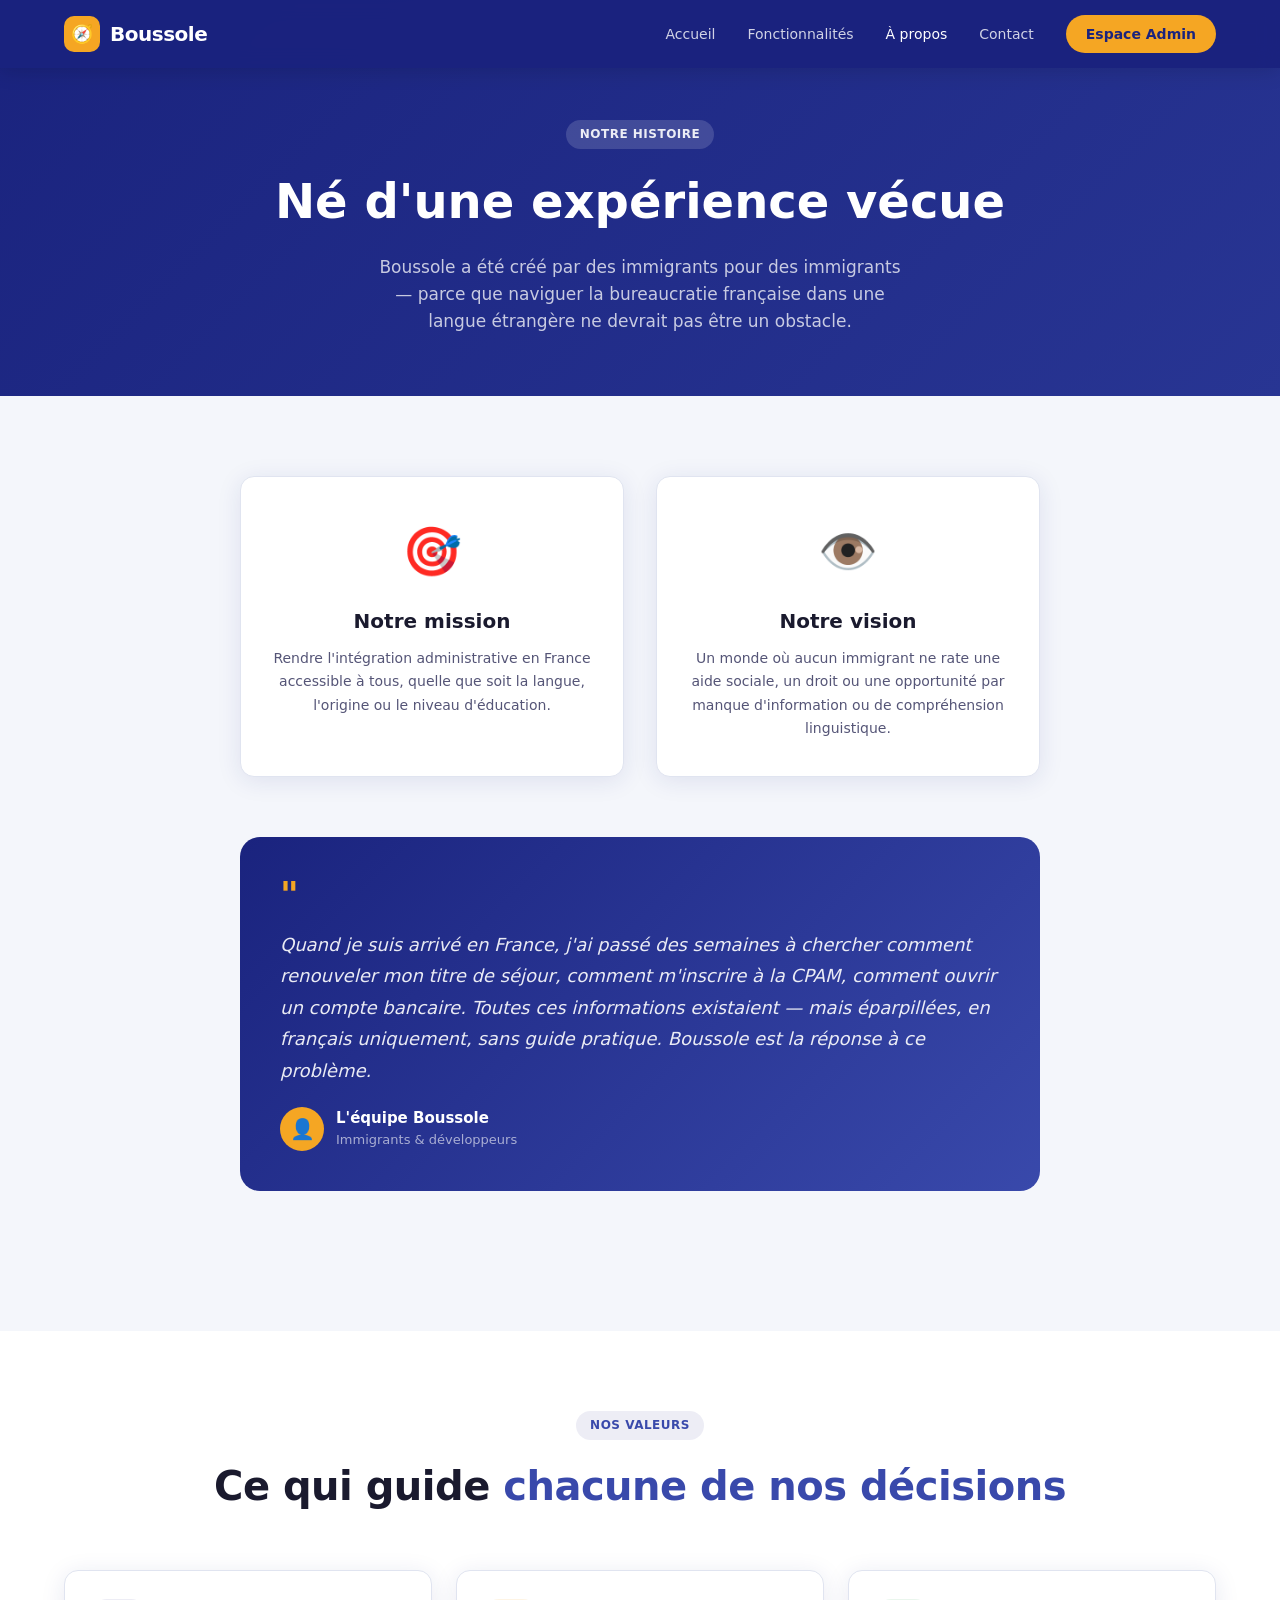
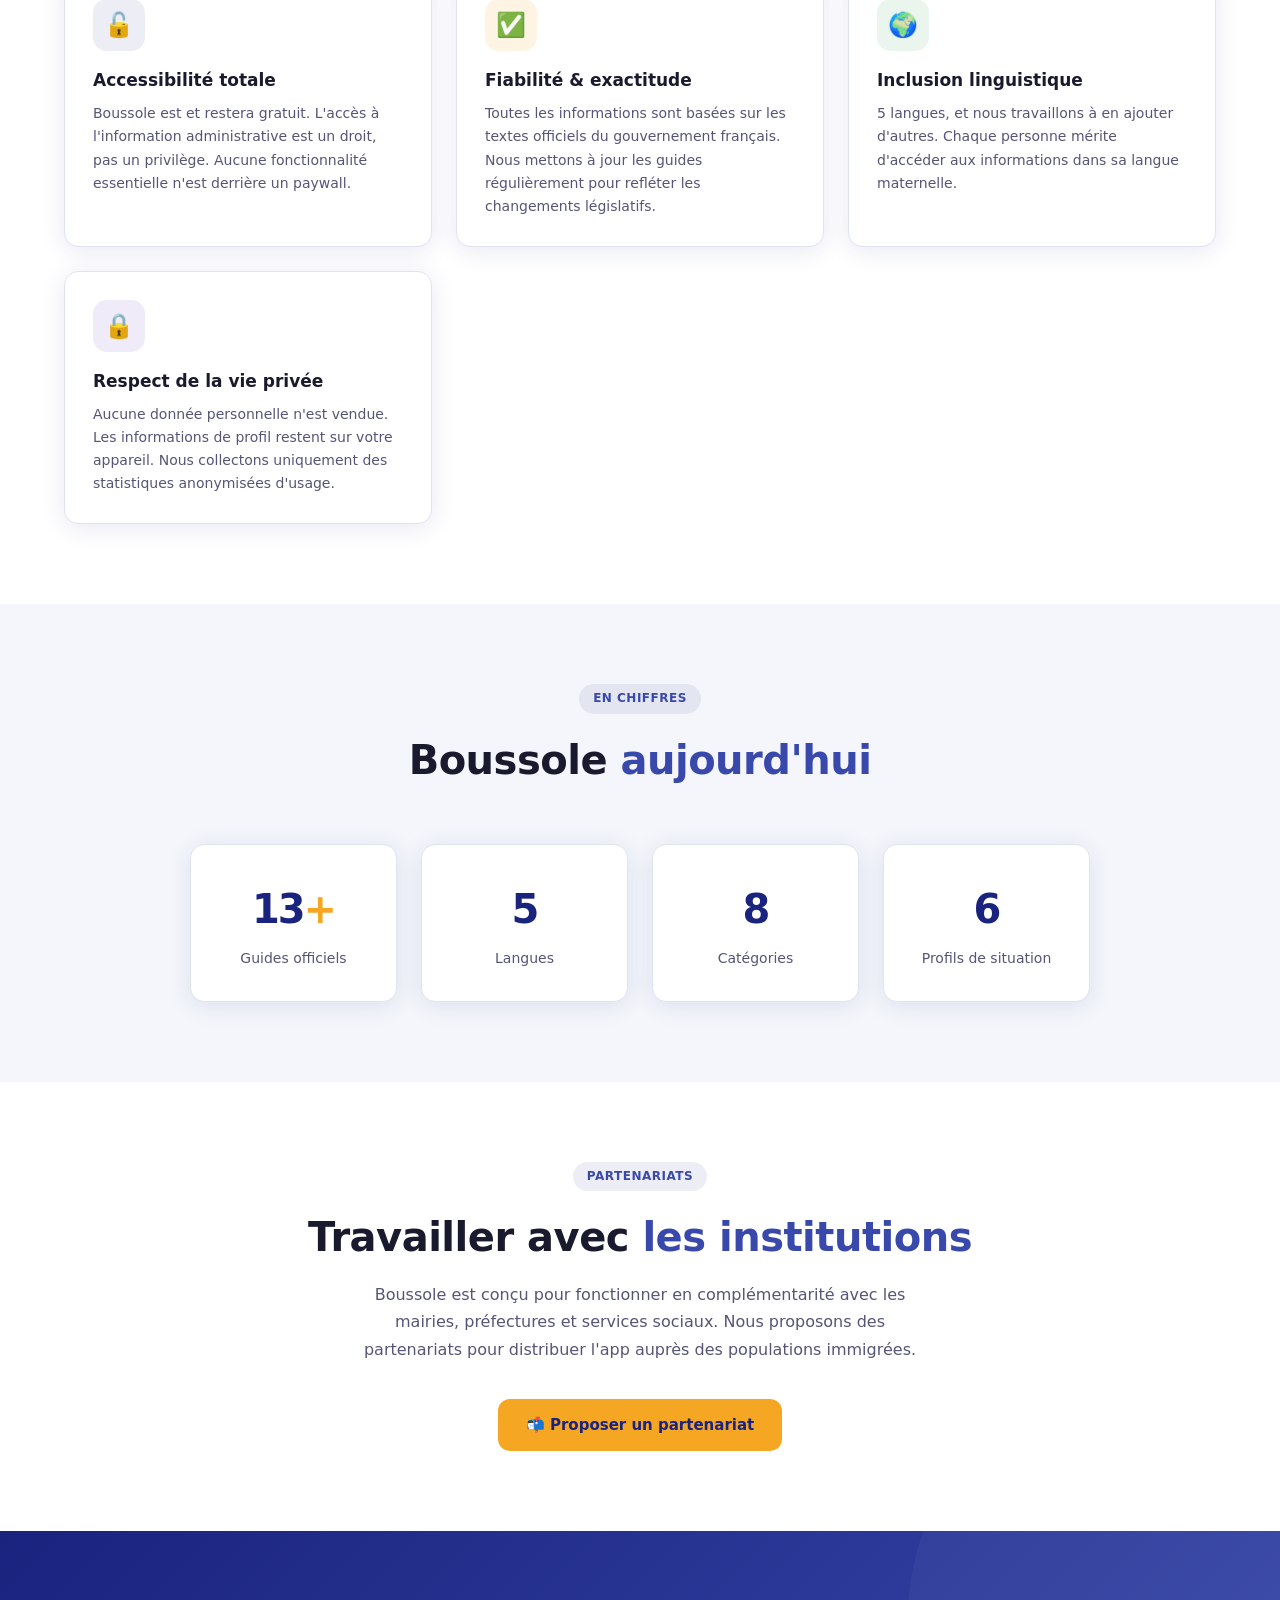
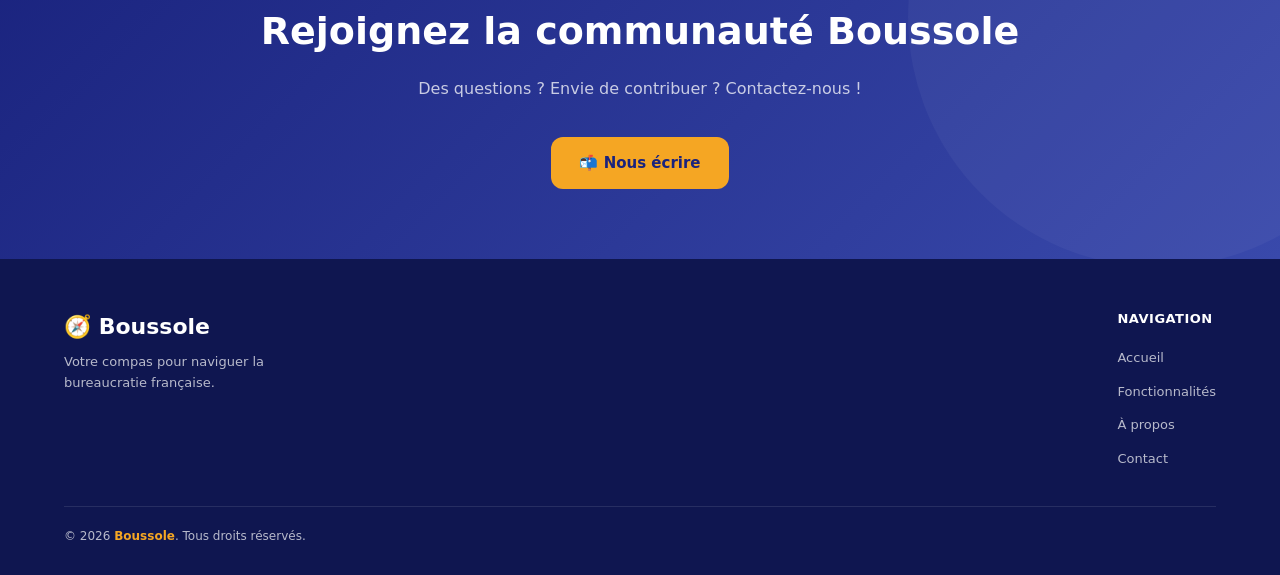
==== a-propos.html @ 79f09056 "Initial commit of boussole website" ====
<!DOCTYPE html>
<html lang="fr">
<head>
  <meta charset="UTF-8" />
  <meta name="viewport" content="width=device-width, initial-scale=1.0" />
  <title>À propos — Boussole</title>
  <link rel="stylesheet" href="css/style.css" />
  <link rel="icon" href="data:image/svg+xml,<svg xmlns='http://www.w3.org/2000/svg' viewBox='0 0 100 100'><text y='.9em' font-size='90'>🧭</text></svg>" />
</head>
<body>

<nav class="navbar">
  <a href="index.html" class="navbar-logo">
    <div class="logo-icon">🧭</div>
    <span>Boussole</span>
  </a>
  <div class="navbar-links" id="navLinks">
    <a href="index.html">Accueil</a>
    <a href="fonctionnalites.html">Fonctionnalités</a>
    <a href="a-propos.html" class="active">À propos</a>
    <a href="contact.html">Contact</a>
    <a href="admin/index.html" class="navbar-cta">Espace Admin</a>
  </div>
  <div class="hamburger" onclick="toggleMenu()"><span></span><span></span><span></span></div>
</nav>

<div class="page-hero">
  <span class="section-tag" style="background:rgba(255,255,255,0.15);color:rgba(255,255,255,0.9)">Notre histoire</span>
  <h1>Né d'une expérience vécue</h1>
  <p>Boussole a été créé par des immigrants pour des immigrants — parce que naviguer la bureaucratie française dans une langue étrangère ne devrait pas être un obstacle.</p>
</div>

<!-- MISSION -->
<section class="section">
  <div style="max-width:800px;margin:0 auto;">
    <div style="display:grid;grid-template-columns:1fr 1fr;gap:32px;margin-bottom:60px;flex-wrap:wrap;">
      <div class="card" style="text-align:center;padding:36px 28px;">
        <div style="font-size:48px;margin-bottom:16px;">🎯</div>
        <h3 style="font-size:20px;margin-bottom:10px;">Notre mission</h3>
        <p>Rendre l'intégration administrative en France accessible à tous, quelle que soit la langue, l'origine ou le niveau d'éducation.</p>
      </div>
      <div class="card" style="text-align:center;padding:36px 28px;">
        <div style="font-size:48px;margin-bottom:16px;">👁️</div>
        <h3 style="font-size:20px;margin-bottom:10px;">Notre vision</h3>
        <p>Un monde où aucun immigrant ne rate une aide sociale, un droit ou une opportunité par manque d'information ou de compréhension linguistique.</p>
      </div>
    </div>

    <div style="background:linear-gradient(135deg,var(--primary),var(--primary-light));border-radius:20px;padding:40px;color:white;margin-bottom:60px;">
      <div style="font-size:36px;color:var(--accent);font-weight:900;line-height:1;margin-bottom:16px;">"</div>
      <p style="font-size:18px;line-height:1.75;color:rgba(255,255,255,0.9);font-style:italic;margin-bottom:20px;">
        Quand je suis arrivé en France, j'ai passé des semaines à chercher comment renouveler mon titre de séjour, comment m'inscrire à la CPAM, comment ouvrir un compte bancaire. Toutes ces informations existaient — mais éparpillées, en français uniquement, sans guide pratique. Boussole est la réponse à ce problème.
      </p>
      <div style="display:flex;align-items:center;gap:12px;">
        <div style="width:44px;height:44px;border-radius:50%;background:var(--accent);display:flex;align-items:center;justify-content:center;font-size:20px;">👤</div>
        <div>
          <div style="color:white;font-weight:700;font-size:15px;">L'équipe Boussole</div>
          <div style="color:rgba(255,255,255,0.6);font-size:13px;">Immigrants & développeurs</div>
        </div>
      </div>
    </div>
  </div>
</section>

<!-- VALUES -->
<section class="section section-alt">
  <div class="section-header center">
    <span class="section-tag">Nos valeurs</span>
    <h2 class="section-title">Ce qui guide <span>chacune de nos décisions</span></h2>
  </div>
  <div class="cards-grid">
    <div class="card">
      <div class="card-icon blue">🔓</div>
      <h3>Accessibilité totale</h3>
      <p>Boussole est et restera gratuit. L'accès à l'information administrative est un droit, pas un privilège. Aucune fonctionnalité essentielle n'est derrière un paywall.</p>
    </div>
    <div class="card">
      <div class="card-icon orange">✅</div>
      <h3>Fiabilité & exactitude</h3>
      <p>Toutes les informations sont basées sur les textes officiels du gouvernement français. Nous mettons à jour les guides régulièrement pour refléter les changements législatifs.</p>
    </div>
    <div class="card">
      <div class="card-icon green">🌍</div>
      <h3>Inclusion linguistique</h3>
      <p>5 langues, et nous travaillons à en ajouter d'autres. Chaque personne mérite d'accéder aux informations dans sa langue maternelle.</p>
    </div>
    <div class="card">
      <div class="card-icon purple">🔒</div>
      <h3>Respect de la vie privée</h3>
      <p>Aucune donnée personnelle n'est vendue. Les informations de profil restent sur votre appareil. Nous collectons uniquement des statistiques anonymisées d'usage.</p>
    </div>
  </div>
</section>

<!-- STATS -->
<section class="section">
  <div class="section-header center">
    <span class="section-tag">En chiffres</span>
    <h2 class="section-title">Boussole <span>aujourd'hui</span></h2>
  </div>
  <div style="display:grid;grid-template-columns:repeat(auto-fit,minmax(180px,1fr));gap:24px;max-width:900px;margin:0 auto;">
    <div style="text-align:center;background:var(--white);border-radius:var(--radius);padding:32px 20px;border:1px solid var(--border);box-shadow:var(--shadow);">
      <div style="font-size:40px;font-weight:900;color:var(--primary);letter-spacing:-2px;">13<span style="color:var(--accent)">+</span></div>
      <div style="font-size:14px;color:var(--text-sec);margin-top:6px;">Guides officiels</div>
    </div>
    <div style="text-align:center;background:var(--white);border-radius:var(--radius);padding:32px 20px;border:1px solid var(--border);box-shadow:var(--shadow);">
      <div style="font-size:40px;font-weight:900;color:var(--primary);letter-spacing:-2px;">5</div>
      <div style="font-size:14px;color:var(--text-sec);margin-top:6px;">Langues</div>
    </div>
    <div style="text-align:center;background:var(--white);border-radius:var(--radius);padding:32px 20px;border:1px solid var(--border);box-shadow:var(--shadow);">
      <div style="font-size:40px;font-weight:900;color:var(--primary);letter-spacing:-2px;">8</div>
      <div style="font-size:14px;color:var(--text-sec);margin-top:6px;">Catégories</div>
    </div>
    <div style="text-align:center;background:var(--white);border-radius:var(--radius);padding:32px 20px;border:1px solid var(--border);box-shadow:var(--shadow);">
      <div style="font-size:40px;font-weight:900;color:var(--primary);letter-spacing:-2px;">6</div>
      <div style="font-size:14px;color:var(--text-sec);margin-top:6px;">Profils de situation</div>
    </div>
  </div>
</section>

<!-- PARTENARIAT -->
<section class="section section-alt">
  <div style="max-width:700px;margin:0 auto;text-align:center;">
    <span class="section-tag">Partenariats</span>
    <h2 class="section-title" style="text-align:center;">Travailler avec <span>les institutions</span></h2>
    <p class="section-sub" style="margin:0 auto 36px;">Boussole est conçu pour fonctionner en complémentarité avec les mairies, préfectures et services sociaux. Nous proposons des partenariats pour distribuer l'app auprès des populations immigrées.</p>
    <a href="contact.html" class="btn-primary" style="display:inline-flex;">📬 Proposer un partenariat</a>
  </div>
</section>

<div class="cta-banner">
  <h2>Rejoignez la communauté Boussole</h2>
  <p>Des questions ? Envie de contribuer ? Contactez-nous !</p>
  <a href="contact.html" class="btn-primary">📬 Nous écrire</a>
</div>

<footer>
  <div class="footer-top">
    <div class="footer-brand">
      <div class="logo-text">🧭 Boussole</div>
      <p>Votre compas pour naviguer la bureaucratie française.</p>
    </div>
    <div class="footer-links">
      <h4>Navigation</h4>
      <ul>
        <li><a href="index.html">Accueil</a></li>
        <li><a href="fonctionnalites.html">Fonctionnalités</a></li>
        <li><a href="a-propos.html">À propos</a></li>
        <li><a href="contact.html">Contact</a></li>
      </ul>
    </div>
  </div>
  <div class="footer-bottom">
    <p>© 2026 <span class="footer-accent">Boussole</span>. Tous droits réservés.</p>
  </div>
</footer>

<script>function toggleMenu(){document.getElementById('navLinks').classList.toggle('open');}</script>
</body>
</html>
---- css/style.css ----
/* ── Variables ── */
:root {
  --primary:      #1a237e;
  --primary-mid:  #283593;
  --primary-light:#3949ab;
  --accent:       #f5a623;
  --accent-dark:  #e0941a;
  --bg:           #f4f6fb;
  --white:        #ffffff;
  --text:         #1a1a2e;
  --text-sec:     #555577;
  --border:       #e0e4f0;
  --shadow:       0 4px 24px rgba(26,35,126,0.10);
  --radius:       14px;
}

/* ── Reset ── */
*, *::before, *::after { box-sizing: border-box; margin: 0; padding: 0; }
html { scroll-behavior: smooth; }
body { font-family: 'Segoe UI', system-ui, -apple-system, sans-serif; background: var(--bg); color: var(--text); line-height: 1.6; }
a { text-decoration: none; color: inherit; }
img { max-width: 100%; display: block; }

/* ── Navbar ── */
.navbar {
  position: fixed; top: 0; left: 0; right: 0; z-index: 100;
  background: rgba(26,35,126,0.97);
  backdrop-filter: blur(10px);
  display: flex; align-items: center; justify-content: space-between;
  padding: 0 5%; height: 68px;
  box-shadow: 0 2px 20px rgba(0,0,0,0.15);
}
.navbar-logo { display: flex; align-items: center; gap: 10px; }
.navbar-logo .logo-icon {
  width: 36px; height: 36px; border-radius: 10px;
  background: var(--accent);
  display: flex; align-items: center; justify-content: center;
  font-size: 18px;
}
.navbar-logo span { font-size: 20px; font-weight: 800; color: var(--white); letter-spacing: -0.5px; }
.navbar-links { display: flex; align-items: center; gap: 32px; }
.navbar-links a { color: rgba(255,255,255,0.8); font-size: 14px; font-weight: 500; transition: color .2s; }
.navbar-links a:hover, .navbar-links a.active { color: var(--white); }
.navbar-cta {
  background: var(--accent); color: var(--primary) !important;
  padding: 8px 20px; border-radius: 20px; font-weight: 700 !important;
  transition: background .2s, transform .1s !important;
}
.navbar-cta:hover { background: var(--accent-dark) !important; transform: translateY(-1px); }
.hamburger { display: none; flex-direction: column; gap: 5px; cursor: pointer; }
.hamburger span { width: 24px; height: 2px; background: white; border-radius: 2px; transition: .3s; }

/* ── Hero ── */
.hero {
  min-height: 100vh;
  background: linear-gradient(135deg, var(--primary) 0%, var(--primary-mid) 60%, #1565c0 100%);
  display: flex; align-items: center;
  padding: 100px 5% 60px;
  position: relative; overflow: hidden;
}
.hero::before {
  content: '';
  position: absolute; top: -30%; right: -10%;
  width: 600px; height: 600px; border-radius: 50%;
  background: rgba(255,255,255,0.04);
}
.hero::after {
  content: '';
  position: absolute; bottom: -20%; left: -5%;
  width: 400px; height: 400px; border-radius: 50%;
  background: rgba(245,166,35,0.07);
}
.hero-content { flex: 1; max-width: 580px; position: relative; z-index: 1; }
.hero-badge {
  display: inline-flex; align-items: center; gap: 8px;
  background: rgba(245,166,35,0.15); border: 1px solid rgba(245,166,35,0.3);
  color: var(--accent); padding: 6px 14px; border-radius: 20px;
  font-size: 12px; font-weight: 700; letter-spacing: 0.5px; text-transform: uppercase;
  margin-bottom: 24px;
}
.hero h1 {
  font-size: clamp(36px, 5vw, 58px); font-weight: 900;
  color: var(--white); line-height: 1.15; margin-bottom: 20px;
  letter-spacing: -1px;
}
.hero h1 span { color: var(--accent); }
.hero p {
  font-size: 17px; color: rgba(255,255,255,0.75);
  margin-bottom: 36px; max-width: 460px; line-height: 1.7;
}
.hero-btns { display: flex; gap: 14px; flex-wrap: wrap; }
.btn-primary {
  background: var(--accent); color: var(--primary);
  padding: 14px 28px; border-radius: 12px; font-weight: 800; font-size: 15px;
  transition: all .2s; border: none; cursor: pointer; display: inline-flex; align-items: center; gap: 8px;
}
.btn-primary:hover { background: var(--accent-dark); transform: translateY(-2px); box-shadow: 0 8px 24px rgba(245,166,35,0.35); }
.btn-secondary {
  background: rgba(255,255,255,0.1); color: var(--white);
  padding: 14px 28px; border-radius: 12px; font-weight: 600; font-size: 15px;
  border: 1.5px solid rgba(255,255,255,0.25); transition: all .2s; cursor: pointer;
  display: inline-flex; align-items: center; gap: 8px;
}
.btn-secondary:hover { background: rgba(255,255,255,0.18); transform: translateY(-2px); }
.hero-visual { flex: 1; display: flex; justify-content: center; align-items: center; position: relative; z-index: 1; }
.phone-mockup {
  width: 260px; background: #0d1b5e;
  border-radius: 40px; padding: 14px;
  box-shadow: 0 30px 80px rgba(0,0,0,0.4), 0 0 0 2px rgba(255,255,255,0.1);
  animation: float 4s ease-in-out infinite;
}
.phone-screen { background: #f4f6fb; border-radius: 28px; overflow: hidden; }
.phone-header { background: var(--primary); padding: 14px 16px; }
.phone-header-row { display: flex; align-items: center; justify-content: space-between; }
.phone-title { color: white; font-size: 13px; font-weight: 700; }
.phone-sub { color: rgba(255,255,255,0.6); font-size: 10px; }
.phone-body { padding: 12px; display: flex; flex-direction: column; gap: 8px; }
.phone-card {
  background: white; border-radius: 10px; padding: 10px 12px;
  display: flex; align-items: center; gap: 10px;
  border: 1px solid var(--border);
}
.phone-card-icon { width: 36px; height: 36px; border-radius: 9px; display: flex; align-items: center; justify-content: center; font-size: 16px; }
.phone-card-text .t1 { font-size: 11px; font-weight: 700; color: var(--text); }
.phone-card-text .t2 { font-size: 9px; color: var(--text-sec); }
.phone-tabs { display: flex; background: white; border-top: 1px solid var(--border); }
.phone-tab { flex: 1; padding: 8px 4px; text-align: center; font-size: 9px; color: var(--text-sec); }
.phone-tab.active { color: var(--primary-light); font-weight: 700; }
@keyframes float {
  0%, 100% { transform: translateY(0px); }
  50% { transform: translateY(-16px); }
}

/* ── Stats Bar ── */
.stats-bar {
  background: var(--white); border-bottom: 1px solid var(--border);
  padding: 28px 5%;
  display: flex; justify-content: center; gap: 60px; flex-wrap: wrap;
}
.stat { text-align: center; }
.stat-num { font-size: 32px; font-weight: 900; color: var(--primary); letter-spacing: -1px; }
.stat-num span { color: var(--accent); }
.stat-label { font-size: 13px; color: var(--text-sec); font-weight: 500; margin-top: 2px; }

/* ── Section ── */
.section { padding: 80px 5%; }
.section-alt { background: var(--white); }
.section-tag {
  display: inline-block; background: rgba(26,35,126,0.08); color: var(--primary-light);
  padding: 5px 14px; border-radius: 20px; font-size: 12px; font-weight: 700;
  letter-spacing: 0.5px; text-transform: uppercase; margin-bottom: 14px;
}
.section-title { font-size: clamp(26px, 3.5vw, 40px); font-weight: 900; color: var(--text); margin-bottom: 12px; letter-spacing: -0.5px; }
.section-title span { color: var(--primary-light); }
.section-sub { font-size: 16px; color: var(--text-sec); max-width: 560px; line-height: 1.7; }
.section-header { margin-bottom: 52px; }
.section-header.center { text-align: center; }
.section-header.center .section-sub { margin: 0 auto; }

/* ── Cards Grid ── */
.cards-grid { display: grid; grid-template-columns: repeat(auto-fit, minmax(280px, 1fr)); gap: 24px; }
.card {
  background: var(--white); border-radius: var(--radius);
  padding: 28px; border: 1px solid var(--border);
  box-shadow: var(--shadow); transition: transform .2s, box-shadow .2s;
}
.card:hover { transform: translateY(-4px); box-shadow: 0 12px 40px rgba(26,35,126,0.12); }
.card-icon { width: 52px; height: 52px; border-radius: 14px; display: flex; align-items: center; justify-content: center; font-size: 24px; margin-bottom: 16px; }
.card-icon.blue { background: rgba(26,35,126,0.08); }
.card-icon.orange { background: rgba(245,166,35,0.12); }
.card-icon.green { background: rgba(52,168,83,0.1); }
.card-icon.purple { background: rgba(103,58,183,0.1); }
.card h3 { font-size: 17px; font-weight: 800; color: var(--text); margin-bottom: 8px; }
.card p { font-size: 14px; color: var(--text-sec); line-height: 1.65; }

/* ── How it works ── */
.steps { display: flex; gap: 0; flex-wrap: wrap; position: relative; }
.steps::before {
  content: ''; position: absolute; top: 32px; left: calc(16.6% + 20px); right: calc(16.6% + 20px);
  height: 2px; background: linear-gradient(to right, var(--accent), var(--primary-light));
  z-index: 0;
}
.step { flex: 1; min-width: 180px; text-align: center; padding: 0 20px; position: relative; z-index: 1; }
.step-num {
  width: 64px; height: 64px; border-radius: 50%;
  background: linear-gradient(135deg, var(--primary), var(--primary-light));
  color: white; font-size: 22px; font-weight: 900;
  display: flex; align-items: center; justify-content: center;
  margin: 0 auto 18px; box-shadow: 0 6px 20px rgba(26,35,126,0.25);
}
.step h3 { font-size: 16px; font-weight: 800; margin-bottom: 8px; color: var(--text); }
.step p { font-size: 13px; color: var(--text-sec); line-height: 1.6; }

/* ── Languages ── */
.lang-row { display: flex; gap: 12px; flex-wrap: wrap; margin-top: 28px; }
.lang-chip {
  display: flex; align-items: center; gap: 8px;
  background: var(--bg); border: 1.5px solid var(--border);
  padding: 8px 16px; border-radius: 10px;
  font-size: 14px; font-weight: 600; color: var(--text);
}
.lang-chip span { font-size: 20px; }

/* ── CTA Banner ── */
.cta-banner {
  background: linear-gradient(135deg, var(--primary), var(--primary-light));
  padding: 70px 5%; text-align: center;
  position: relative; overflow: hidden;
}
.cta-banner::before {
  content: ''; position: absolute; top: -50%; right: -10%;
  width: 500px; height: 500px; border-radius: 50%;
  background: rgba(255,255,255,0.04);
}
.cta-banner h2 { font-size: clamp(26px, 3vw, 38px); font-weight: 900; color: white; margin-bottom: 14px; }
.cta-banner p { font-size: 16px; color: rgba(255,255,255,0.75); margin-bottom: 36px; max-width: 500px; margin-left: auto; margin-right: auto; }

/* ── Footer ── */
footer {
  background: #0f1650; color: rgba(255,255,255,0.7);
  padding: 50px 5% 28px;
}
.footer-top { display: flex; justify-content: space-between; gap: 40px; flex-wrap: wrap; margin-bottom: 36px; }
.footer-brand .logo-text { font-size: 22px; font-weight: 900; color: white; margin-bottom: 8px; }
.footer-brand p { font-size: 13px; max-width: 240px; line-height: 1.6; }
.footer-links h4 { color: white; font-size: 13px; font-weight: 700; margin-bottom: 14px; letter-spacing: 0.5px; text-transform: uppercase; }
.footer-links ul { list-style: none; display: flex; flex-direction: column; gap: 8px; }
.footer-links li a { font-size: 13px; transition: color .2s; }
.footer-links li a:hover { color: var(--accent); }
.footer-bottom { border-top: 1px solid rgba(255,255,255,0.1); padding-top: 20px; display: flex; justify-content: space-between; align-items: center; flex-wrap: wrap; gap: 12px; }
.footer-bottom p { font-size: 12px; }
.footer-accent { color: var(--accent); font-weight: 700; }

/* ── Page Hero (inner pages) ── */
.page-hero {
  background: linear-gradient(135deg, var(--primary), var(--primary-mid));
  padding: 120px 5% 60px; text-align: center;
}
.page-hero h1 { font-size: clamp(28px, 4vw, 48px); font-weight: 900; color: white; margin-bottom: 14px; }
.page-hero p { font-size: 17px; color: rgba(255,255,255,0.75); max-width: 540px; margin: 0 auto; }

/* ── Feature Row ── */
.feature-row { display: flex; align-items: center; gap: 60px; margin-bottom: 80px; flex-wrap: wrap; }
.feature-row.reverse { flex-direction: row-reverse; }
.feature-text { flex: 1; min-width: 280px; }
.feature-text h2 { font-size: 26px; font-weight: 900; color: var(--text); margin-bottom: 14px; }
.feature-text p { font-size: 15px; color: var(--text-sec); line-height: 1.75; margin-bottom: 20px; }
.feature-list { list-style: none; display: flex; flex-direction: column; gap: 10px; }
.feature-list li { display: flex; align-items: flex-start; gap: 10px; font-size: 14px; color: var(--text-sec); }
.feature-list li::before { content: '✓'; color: var(--accent); font-weight: 900; flex-shrink: 0; margin-top: 1px; }
.feature-visual {
  flex: 1; min-width: 280px; height: 320px;
  background: linear-gradient(135deg, var(--primary) 0%, var(--primary-light) 100%);
  border-radius: 24px; display: flex; align-items: center; justify-content: center;
  font-size: 80px; box-shadow: var(--shadow);
}

/* ── Contact ── */
.contact-grid { display: grid; grid-template-columns: 1fr 1.4fr; gap: 48px; align-items: start; flex-wrap: wrap; }
.contact-info { display: flex; flex-direction: column; gap: 24px; }
.contact-item { display: flex; gap: 16px; align-items: flex-start; }
.contact-icon { width: 44px; height: 44px; border-radius: 12px; background: rgba(26,35,126,0.08); display: flex; align-items: center; justify-content: center; font-size: 20px; flex-shrink: 0; }
.contact-item h4 { font-size: 14px; font-weight: 700; color: var(--text); margin-bottom: 4px; }
.contact-item p { font-size: 13px; color: var(--text-sec); }
.contact-form { background: var(--white); border-radius: var(--radius); padding: 36px; border: 1px solid var(--border); box-shadow: var(--shadow); }
.form-group { margin-bottom: 18px; }
.form-group label { display: block; font-size: 13px; font-weight: 700; color: var(--text); margin-bottom: 7px; }
.form-group input, .form-group textarea, .form-group select {
  width: 100%; padding: 11px 14px; border-radius: 10px;
  border: 1.5px solid var(--border); font-size: 14px; color: var(--text);
  background: var(--bg); transition: border-color .2s; font-family: inherit;
  outline: none;
}
.form-group input:focus, .form-group textarea:focus, .form-group select:focus { border-color: var(--primary-light); }
.form-group textarea { resize: vertical; min-height: 110px; }
.form-row { display: grid; grid-template-columns: 1fr 1fr; gap: 16px; }
.btn-form {
  width: 100%; padding: 13px; background: var(--primary);
  color: white; font-size: 15px; font-weight: 700; border: none;
  border-radius: 10px; cursor: pointer; transition: background .2s, transform .1s;
}
.btn-form:hover { background: var(--primary-light); transform: translateY(-1px); }

/* ── Responsive ── */
@media (max-width: 768px) {
  .navbar-links { display: none; flex-direction: column; position: fixed; top: 68px; left: 0; right: 0; background: var(--primary); padding: 20px 5%; gap: 16px; }
  .navbar-links.open { display: flex; }
  .hamburger { display: flex; }
  .hero { flex-direction: column; text-align: center; padding-top: 100px; }
  .hero-btns { justify-content: center; }
  .hero-visual { margin-top: 40px; }
  .stats-bar { gap: 32px; }
  .steps::before { display: none; }
  .steps { flex-direction: column; gap: 32px; }
  .contact-grid { grid-template-columns: 1fr; }
  .form-row { grid-template-columns: 1fr; }
  .feature-row, .feature-row.reverse { flex-direction: column; }
}
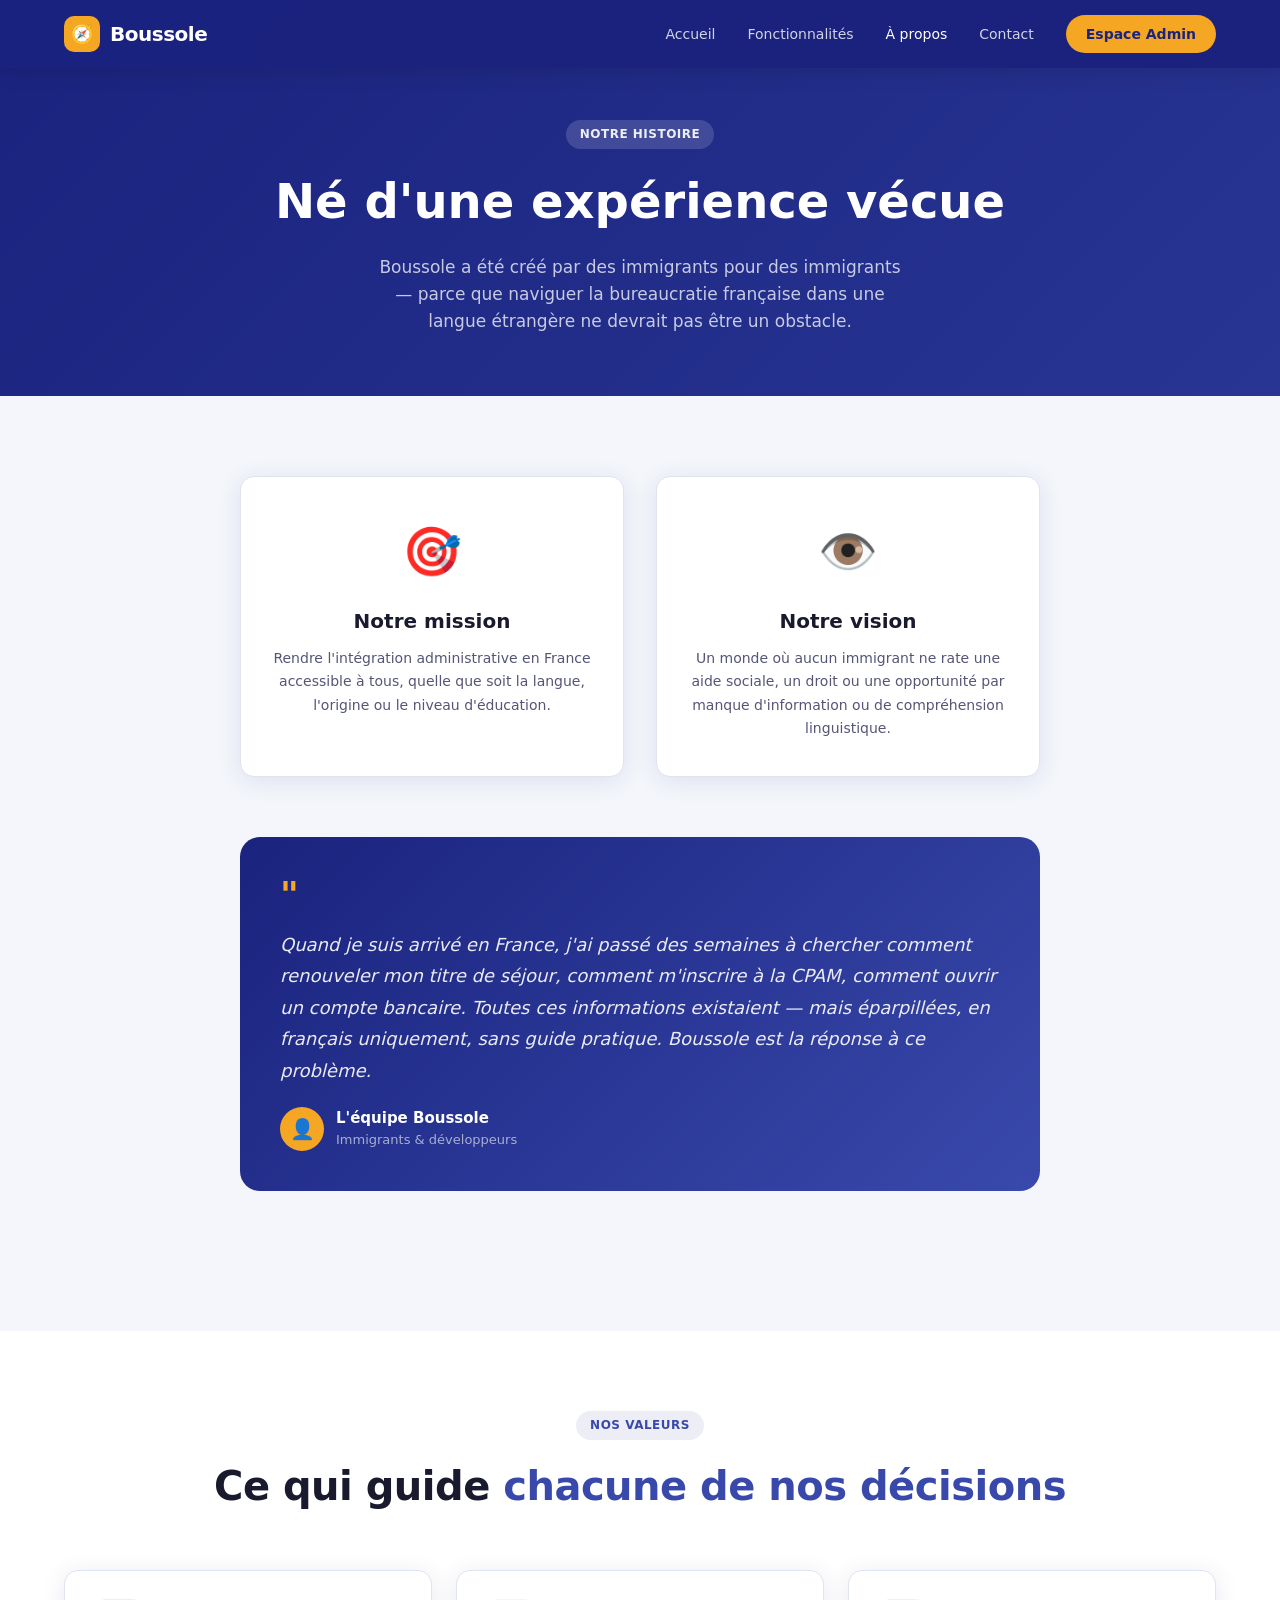
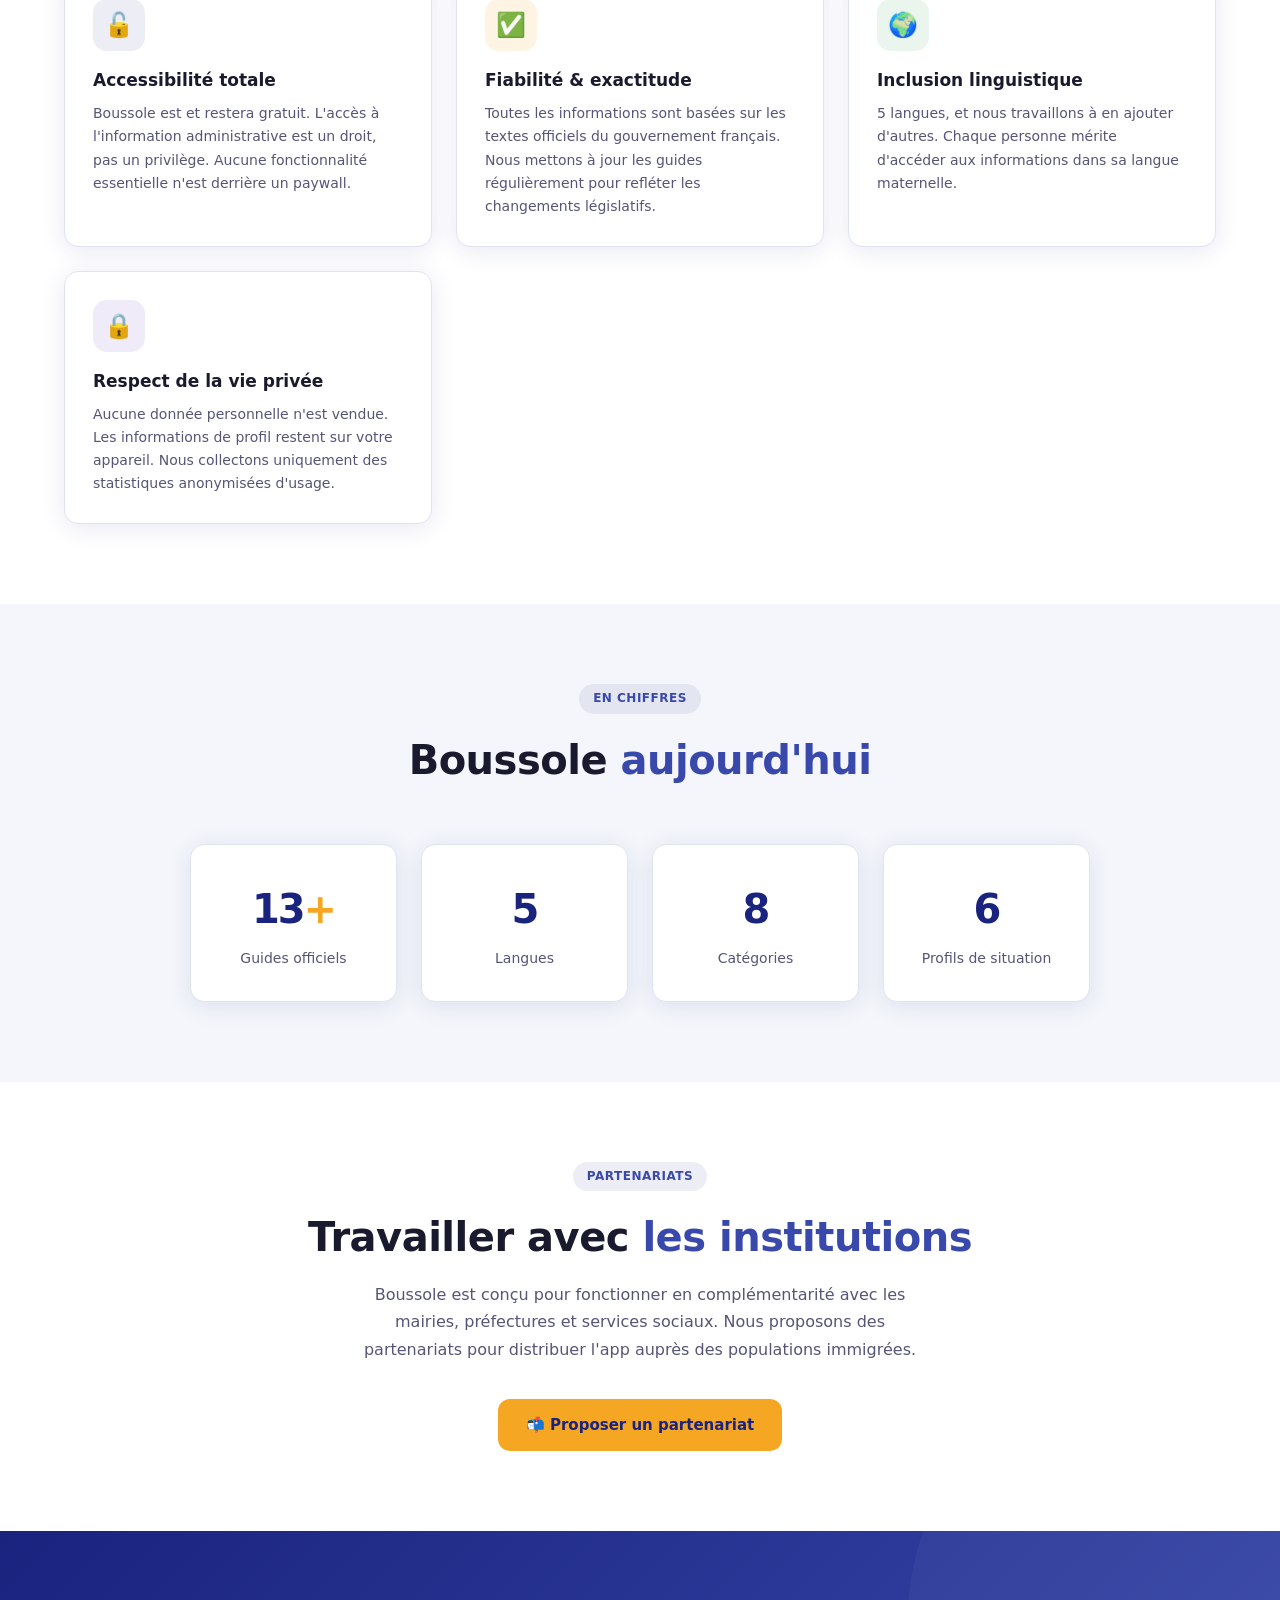
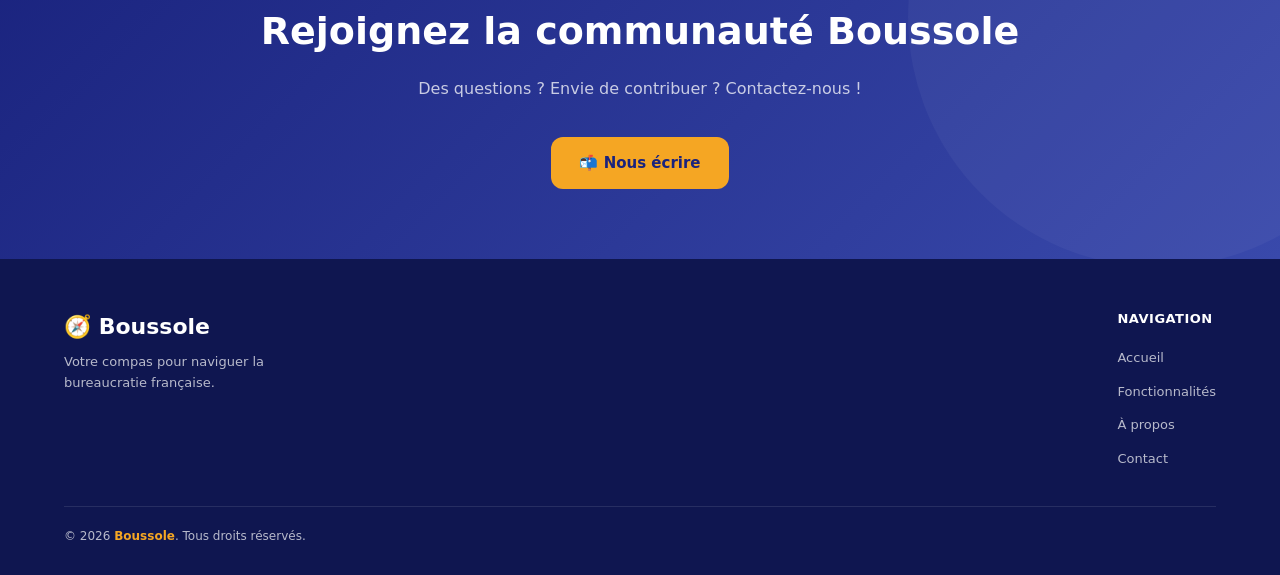
==== commit b65a23fb: "fix: menu hamburger fullscreen mobile + footer responsive - Menu mobile agora cobre toda a tela (100" ====
--- a/a-propos.html
+++ b/a-propos.html
@@ -14,15 +14,15 @@
     <div class="logo-icon">🧭</div>
     <span>Boussole</span>
   </a>
-  <div class="navbar-links" id="navLinks">
-    <a href="index.html">Accueil</a>
-    <a href="fonctionnalites.html">Fonctionnalités</a>
-    <a href="a-propos.html" class="active">À propos</a>
-    <a href="contact.html">Contact</a>
-    <a href="admin/index.html" class="navbar-cta">Espace Admin</a>
-  </div>
-  <div class="hamburger" onclick="toggleMenu()"><span></span><span></span><span></span></div>
+  <div class="hamburger" id="hamburger" onclick="toggleMenu()"><span></span><span></span><span></span></div>
 </nav>
+<div class="navbar-links" id="navLinks">
+  <a href="index.html">Accueil</a>
+  <a href="fonctionnalites.html">Fonctionnalités</a>
+  <a href="a-propos.html" class="active">À propos</a>
+  <a href="contact.html">Contact</a>
+  <a href="admin/index.html" class="navbar-cta">Espace Admin</a>
+</div>
 
 <div class="page-hero">
   <span class="section-tag" style="background:rgba(255,255,255,0.15);color:rgba(255,255,255,0.9)">Notre histoire</span>
@@ -155,6 +155,17 @@
   </div>
 </footer>
 
-<script>function toggleMenu(){document.getElementById('navLinks').classList.toggle('open');}</script>
+<script>
+function toggleMenu(){
+  document.getElementById('navLinks').classList.toggle('open');
+  document.getElementById('hamburger').classList.toggle('active');
+}
+document.querySelectorAll('.navbar-links a').forEach(a=>{
+  a.addEventListener('click',()=>{
+    document.getElementById('navLinks').classList.remove('open');
+    document.getElementById('hamburger').classList.remove('active');
+  });
+});
+</script>
 </body>
 </html>
--- a/css/style.css
+++ b/css/style.css
@@ -38,7 +38,10 @@
   font-size: 18px;
 }
 .navbar-logo span { font-size: 20px; font-weight: 800; color: var(--white); letter-spacing: -0.5px; }
-.navbar-links { display: flex; align-items: center; gap: 32px; }
+.navbar-links {
+  display: flex; align-items: center; gap: 32px;
+  position: fixed; top: 0; right: 5%; height: 68px; z-index: 101;
+}
 .navbar-links a { color: rgba(255,255,255,0.8); font-size: 14px; font-weight: 500; transition: color .2s; }
 .navbar-links a:hover, .navbar-links a.active { color: var(--white); }
 .navbar-cta {
@@ -47,8 +50,16 @@
   transition: background .2s, transform .1s !important;
 }
 .navbar-cta:hover { background: var(--accent-dark) !important; transform: translateY(-1px); }
-.hamburger { display: none; flex-direction: column; gap: 5px; cursor: pointer; }
+.hamburger { display: none; flex-direction: column; gap: 5px; cursor: pointer; z-index: 110; }
 .hamburger span { width: 24px; height: 2px; background: white; border-radius: 2px; transition: .3s; }
+.hamburger.active span:nth-child(1) { transform: rotate(45deg) translate(5px, 5px); }
+.hamburger.active span:nth-child(2) { opacity: 0; }
+.hamburger.active span:nth-child(3) { transform: rotate(-45deg) translate(5px, -5px); }
+.nav-overlay {
+  display: none; position: fixed; inset: 0; z-index: 99;
+  background: rgba(0,0,0,0.5); backdrop-filter: blur(3px);
+}
+.nav-overlay.open { display: block; }
 
 /* ── Hero ── */
 .hero {
@@ -283,8 +294,25 @@
 
 /* ── Responsive ── */
 @media (max-width: 768px) {
-  .navbar-links { display: none; flex-direction: column; position: fixed; top: 68px; left: 0; right: 0; background: var(--primary); padding: 20px 5%; gap: 16px; }
-  .navbar-links.open { display: flex; }
+  .navbar { overflow: visible; }
+  .navbar-links {
+    display: none !important; flex-direction: column;
+    position: fixed !important; top: 0 !important; left: 0 !important;
+    height: 100vh !important; width: 100vw !important;
+    background: rgba(15,19,80,0.99); backdrop-filter: blur(14px);
+    padding: 120px 5% 40px; gap: 8px; z-index: 200;
+    justify-content: flex-start; align-items: center;
+  }
+  .navbar-links.open { display: flex !important; }
+  .navbar-links a {
+    font-size: 20px; font-weight: 600; padding: 12px 0;
+    color: rgba(255,255,255,0.85); transition: color .2s;
+  }
+  .navbar-links a:hover, .navbar-links a.active { color: var(--white); }
+  .navbar-links .navbar-cta {
+    margin-top: 12px; padding: 14px 32px; font-size: 16px;
+    border-radius: 24px;
+  }
   .hamburger { display: flex; }
   .hero { flex-direction: column; text-align: center; padding-top: 100px; }
   .hero-btns { justify-content: center; }
@@ -295,4 +323,7 @@
   .contact-grid { grid-template-columns: 1fr; }
   .form-row { grid-template-columns: 1fr; }
   .feature-row, .feature-row.reverse { flex-direction: column; }
-}
+  .footer-top { flex-direction: column; gap: 28px; }
+  .footer-links { width: 100%; }
+  .footer-bottom { flex-direction: column; text-align: center; gap: 8px; }
+}
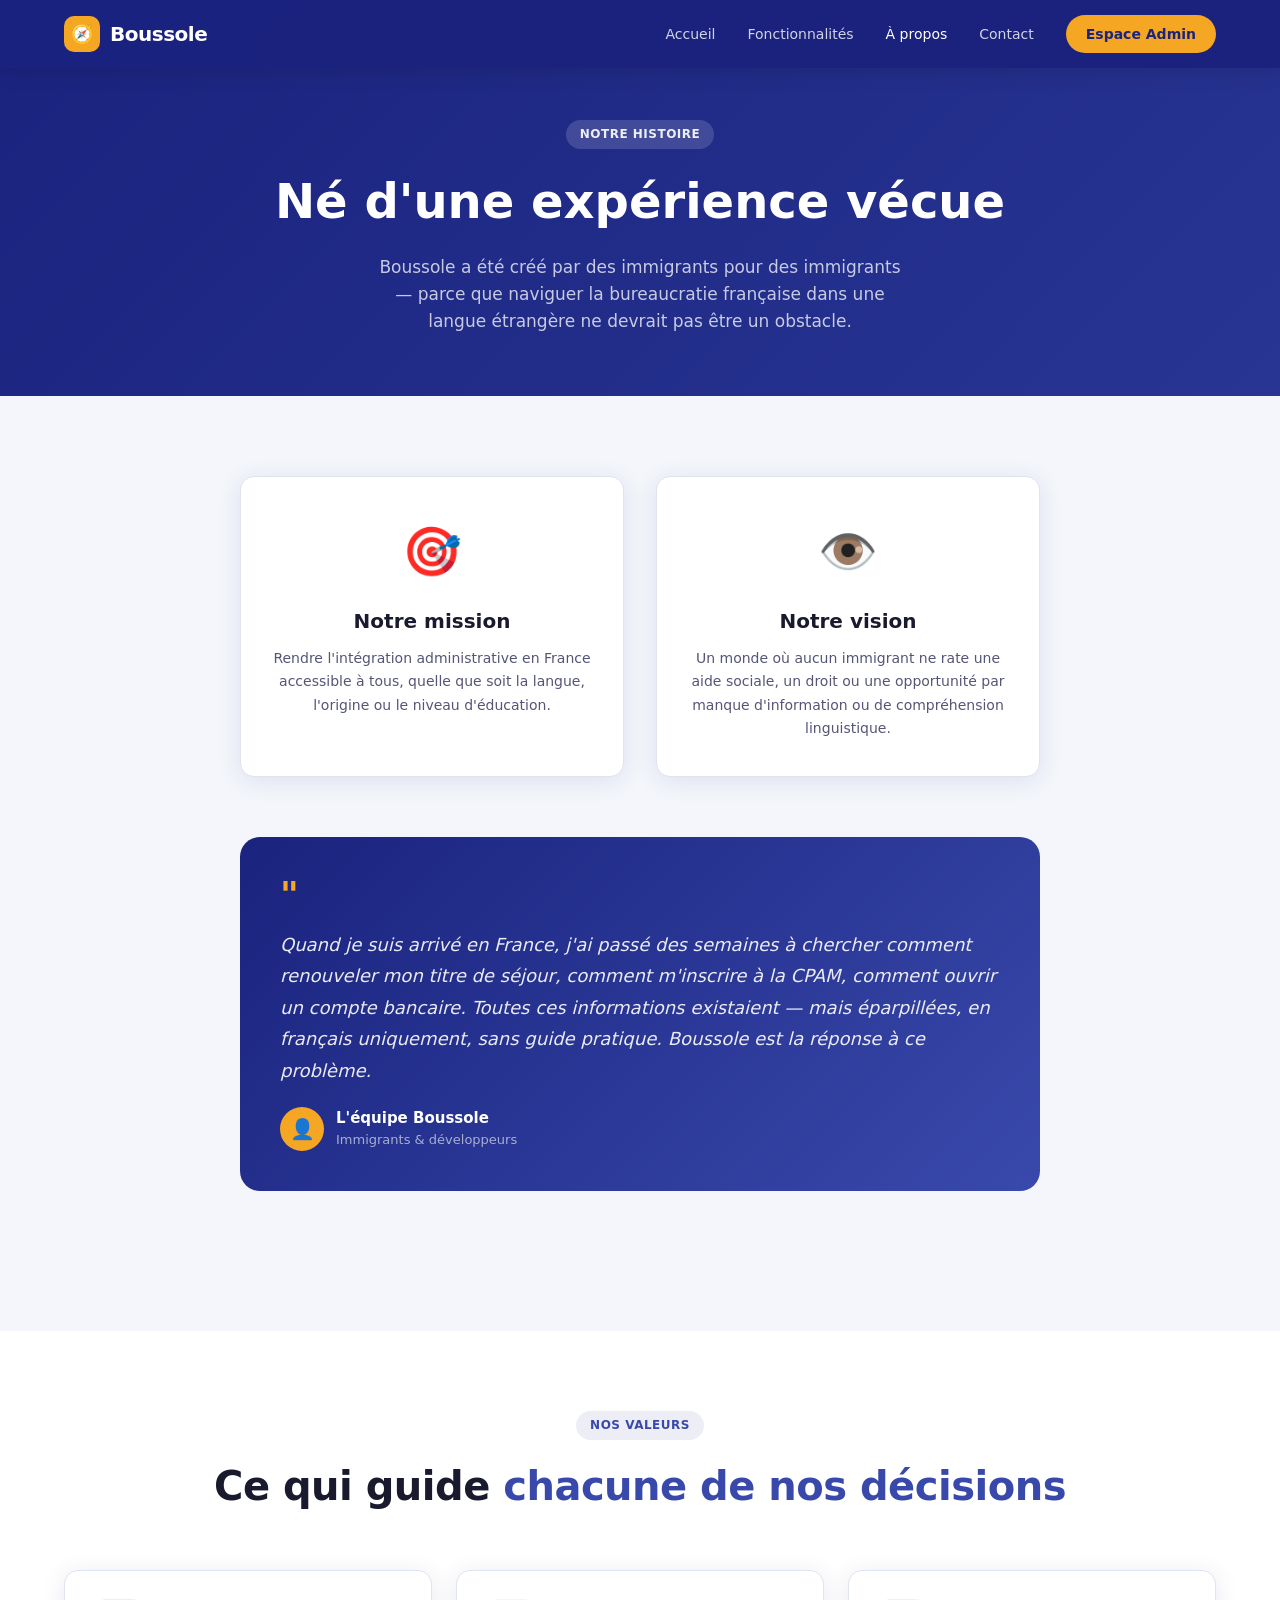
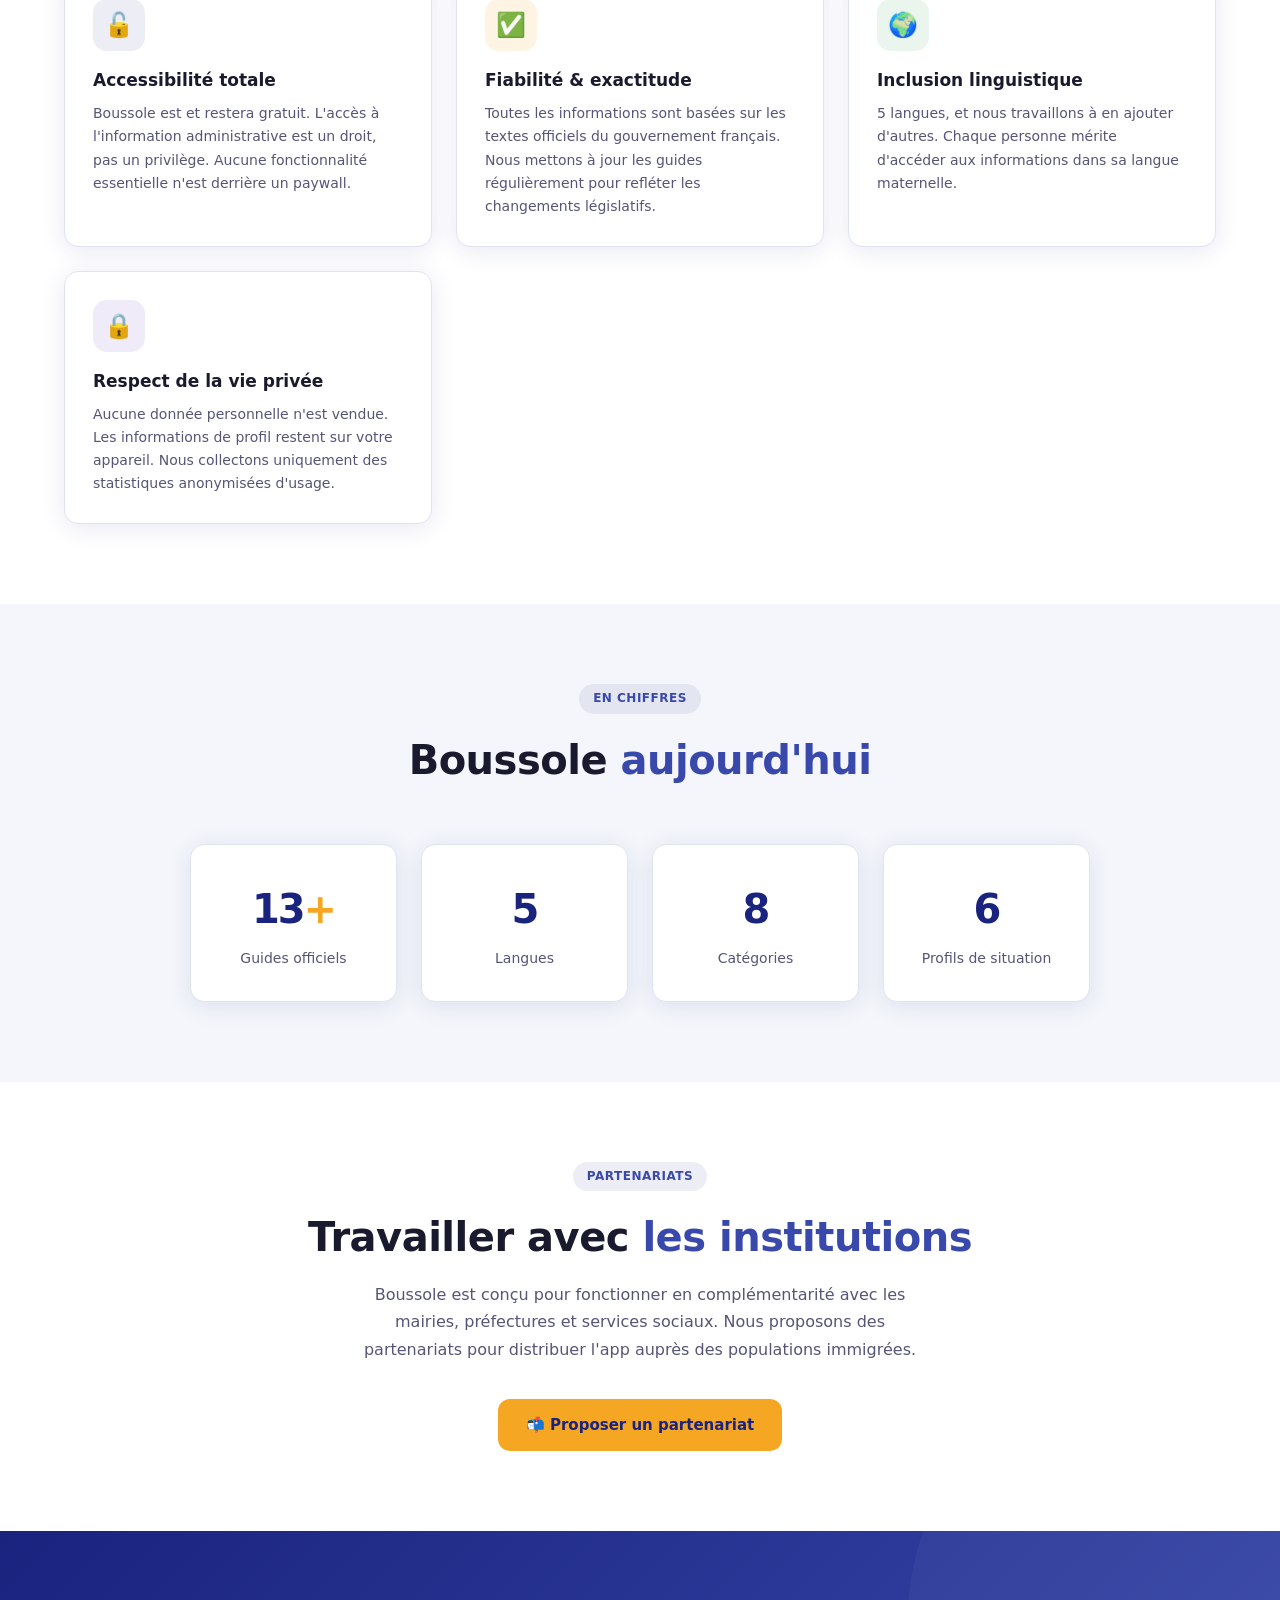
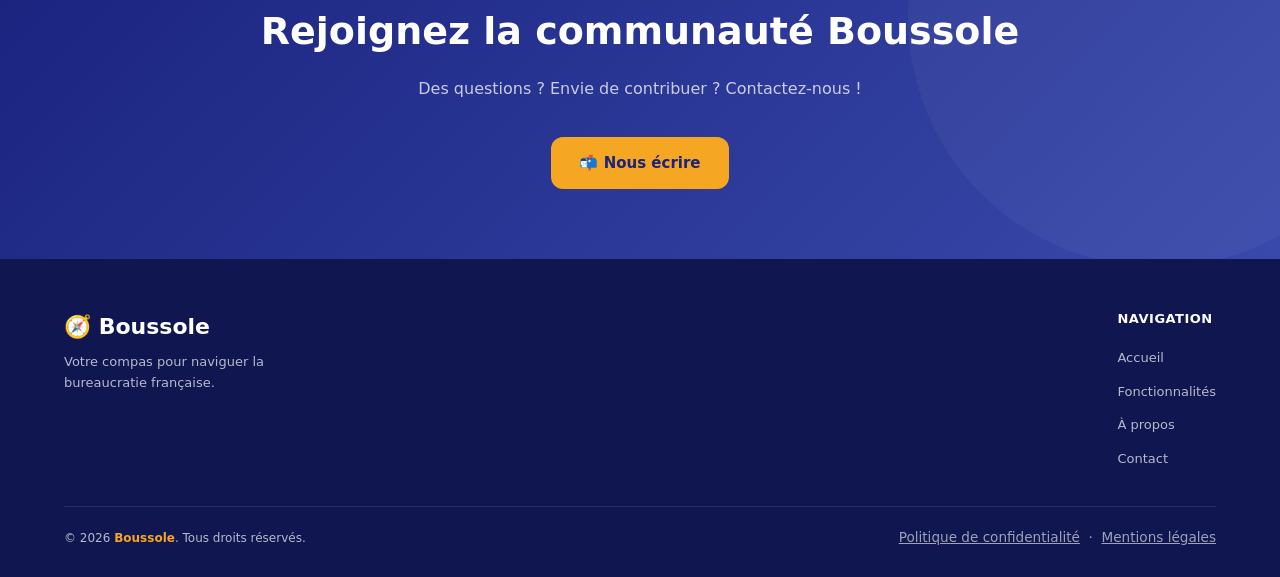
==== commit ab1e7a1e: "Aplicaçao da politica de privacidade" ====
--- a/a-propos.html
+++ b/a-propos.html
@@ -152,6 +152,11 @@
   </div>
   <div class="footer-bottom">
     <p>© 2026 <span class="footer-accent">Boussole</span>. Tous droits réservés.</p>
+    <p style="font-size:0.85rem;opacity:0.85;">
+      <a href="politique-confidentialite.html" style="color:inherit;text-decoration:underline;">Politique de confidentialité</a>
+      &nbsp;·&nbsp;
+      <a href="mentions-legales.html" style="color:inherit;text-decoration:underline;">Mentions légales</a>
+    </p>
   </div>
 </footer>
 
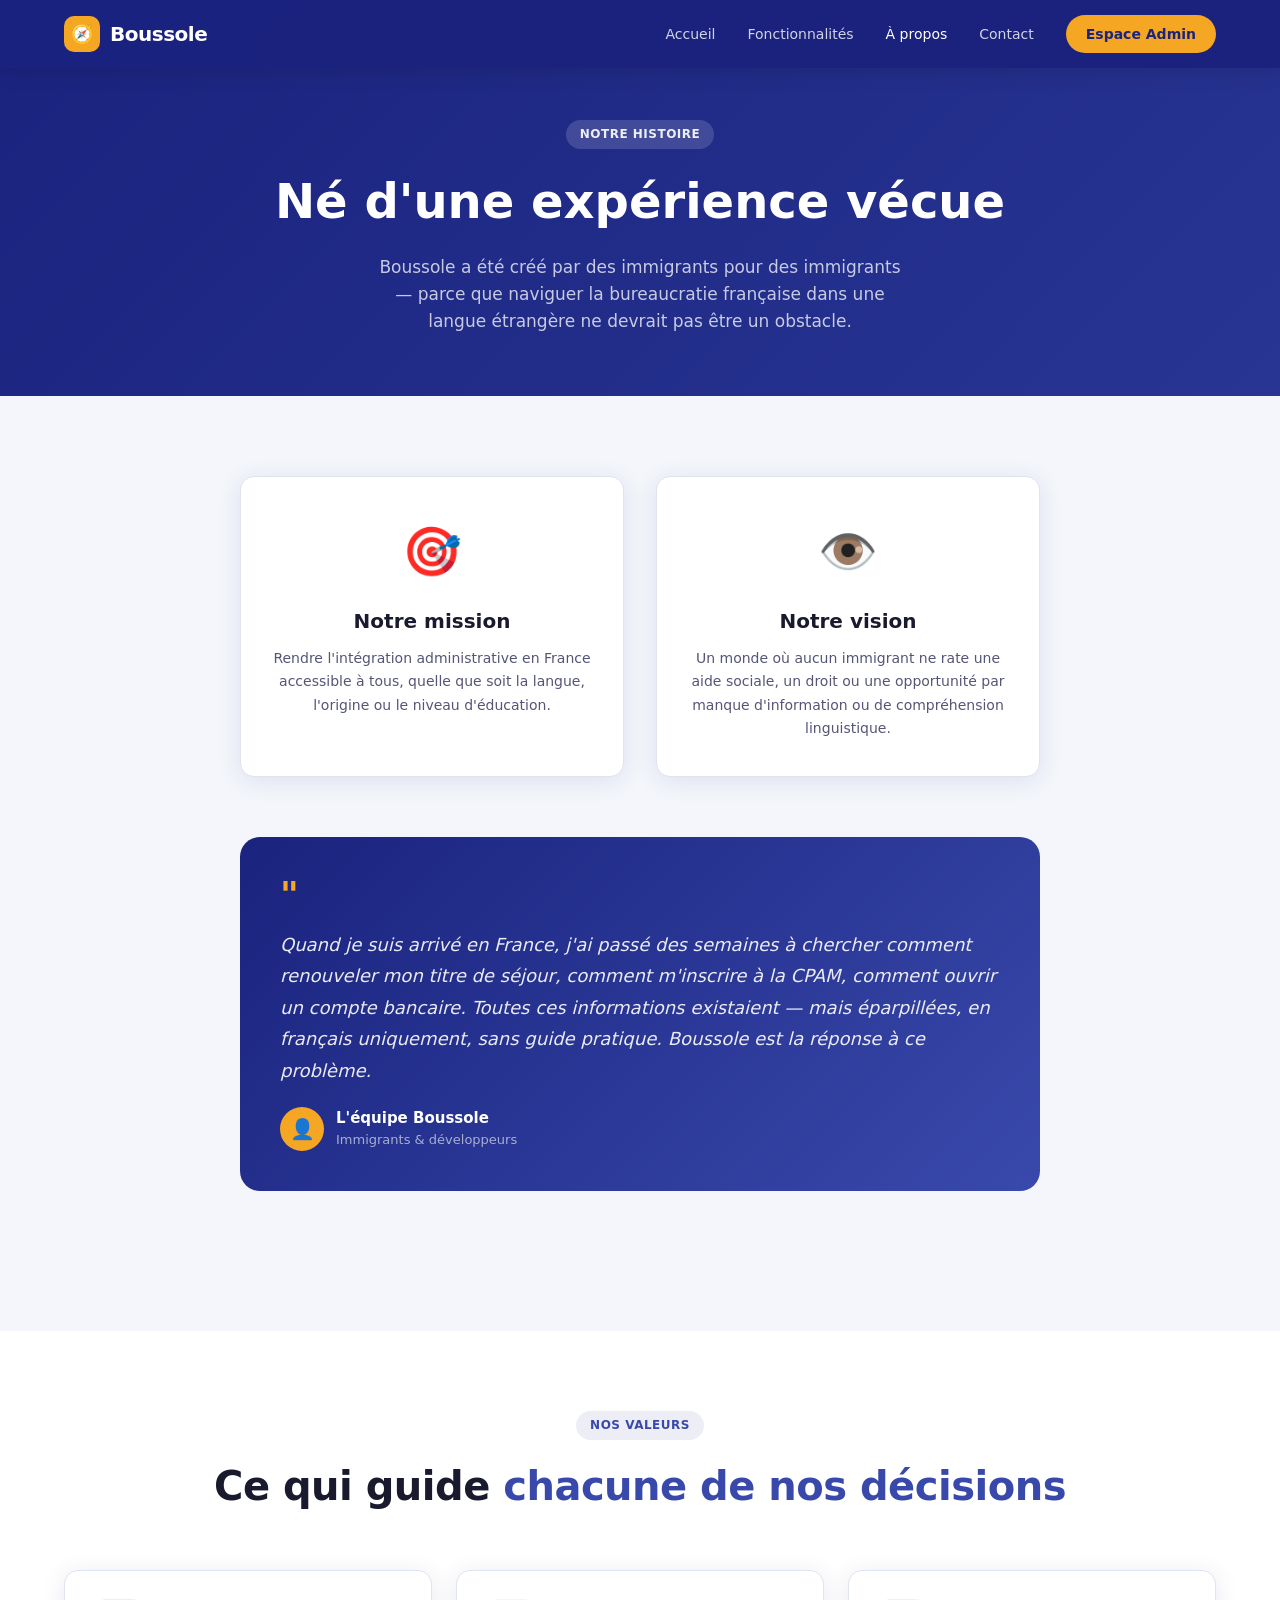
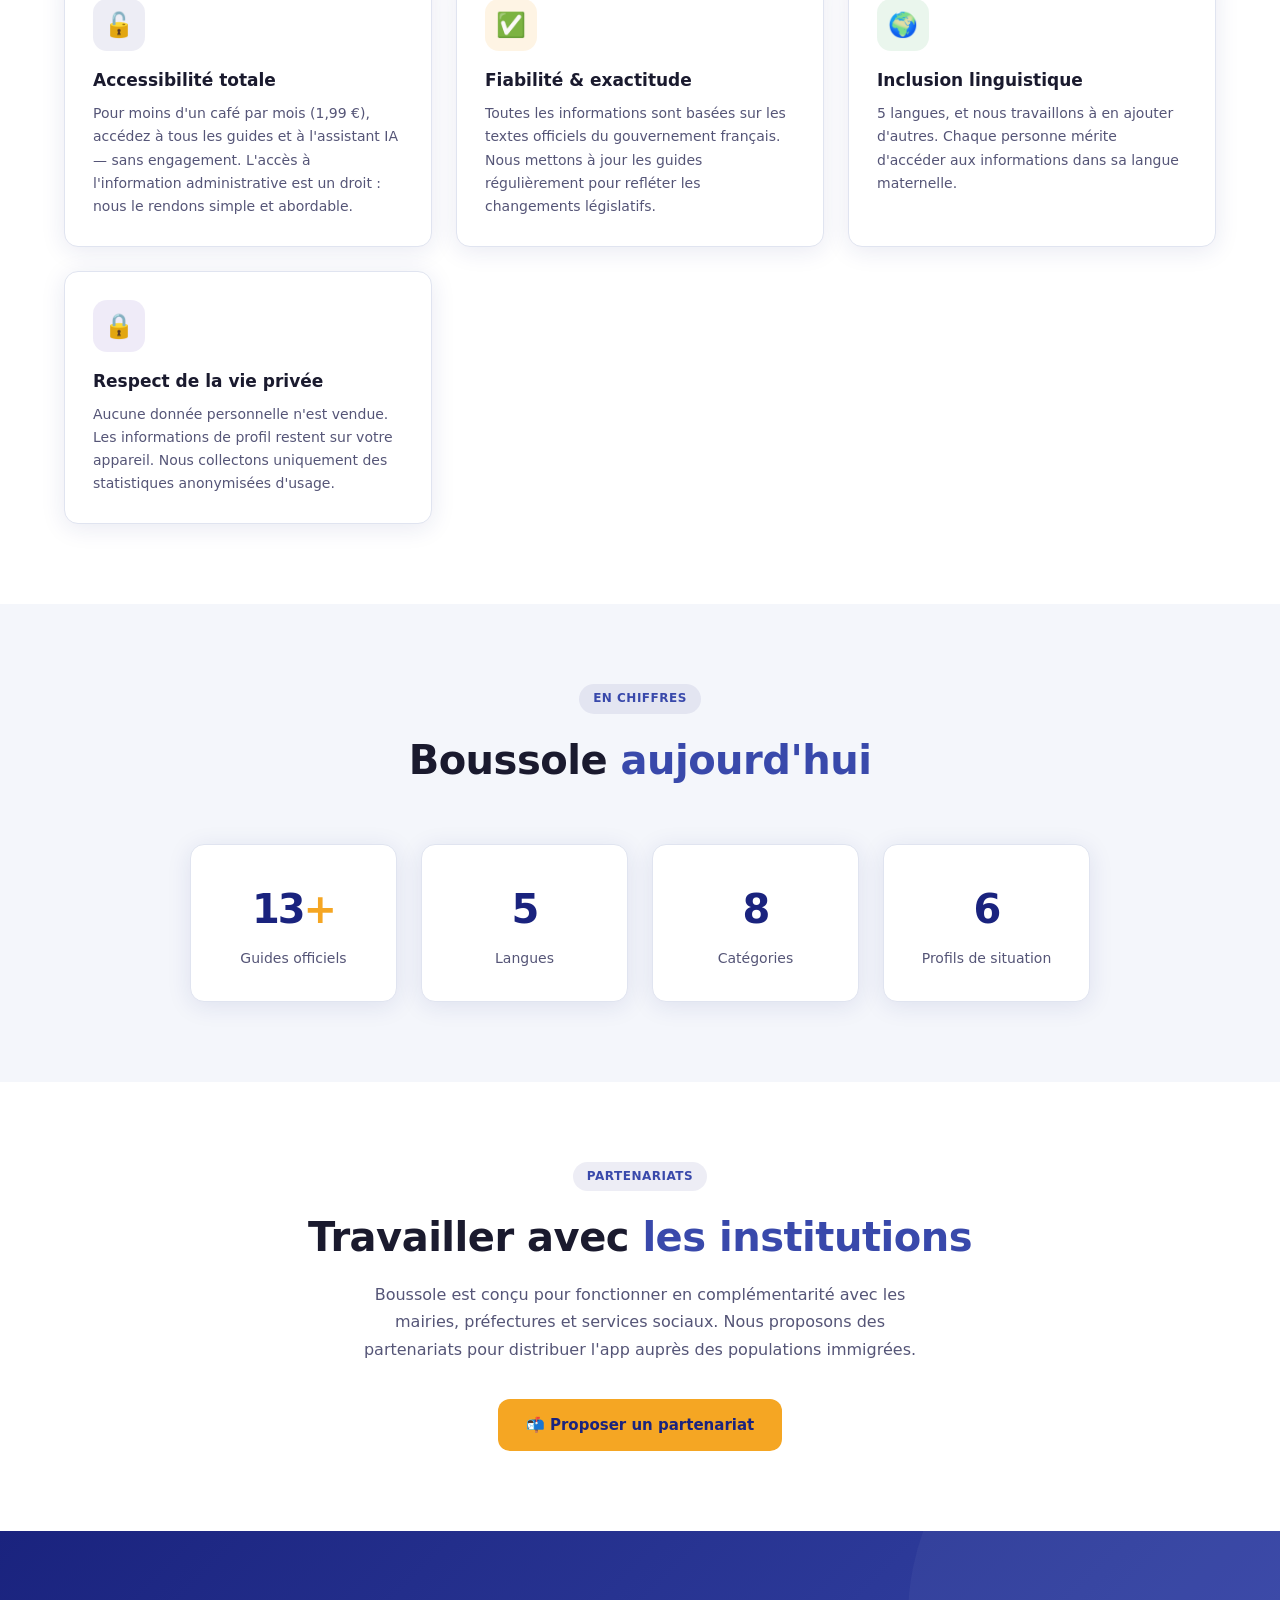
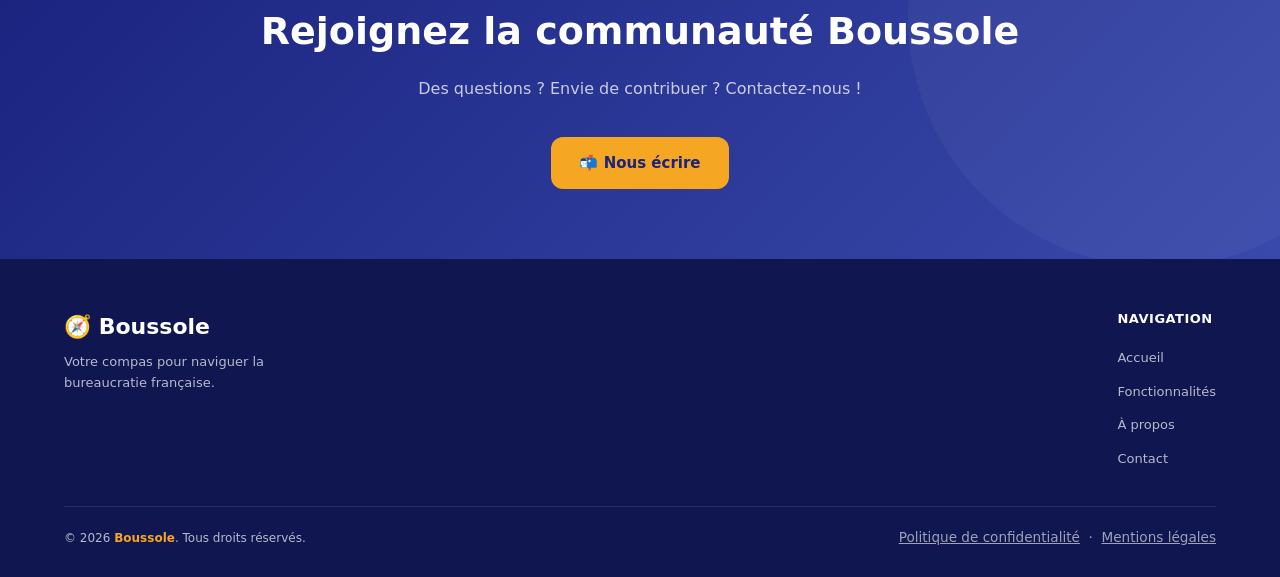
==== commit e6e8c331: "fix(site): align copy with paid model + add GA4 funnel tracking - remove/replace "gratuit(e)" claims" ====
--- a/a-propos.html
+++ b/a-propos.html
@@ -72,7 +72,7 @@
     <div class="card">
       <div class="card-icon blue">🔓</div>
       <h3>Accessibilité totale</h3>
-      <p>Boussole est et restera gratuit. L'accès à l'information administrative est un droit, pas un privilège. Aucune fonctionnalité essentielle n'est derrière un paywall.</p>
+      <p>Pour moins d'un café par mois (1,99 €), accédez à tous les guides et à l'assistant IA — sans engagement. L'accès à l'information administrative est un droit : nous le rendons simple et abordable.</p>
     </div>
     <div class="card">
       <div class="card-icon orange">✅</div>
@@ -172,5 +172,6 @@
   });
 });
 </script>
+<script src="js/analytics.js" defer></script>
 </body>
 </html>
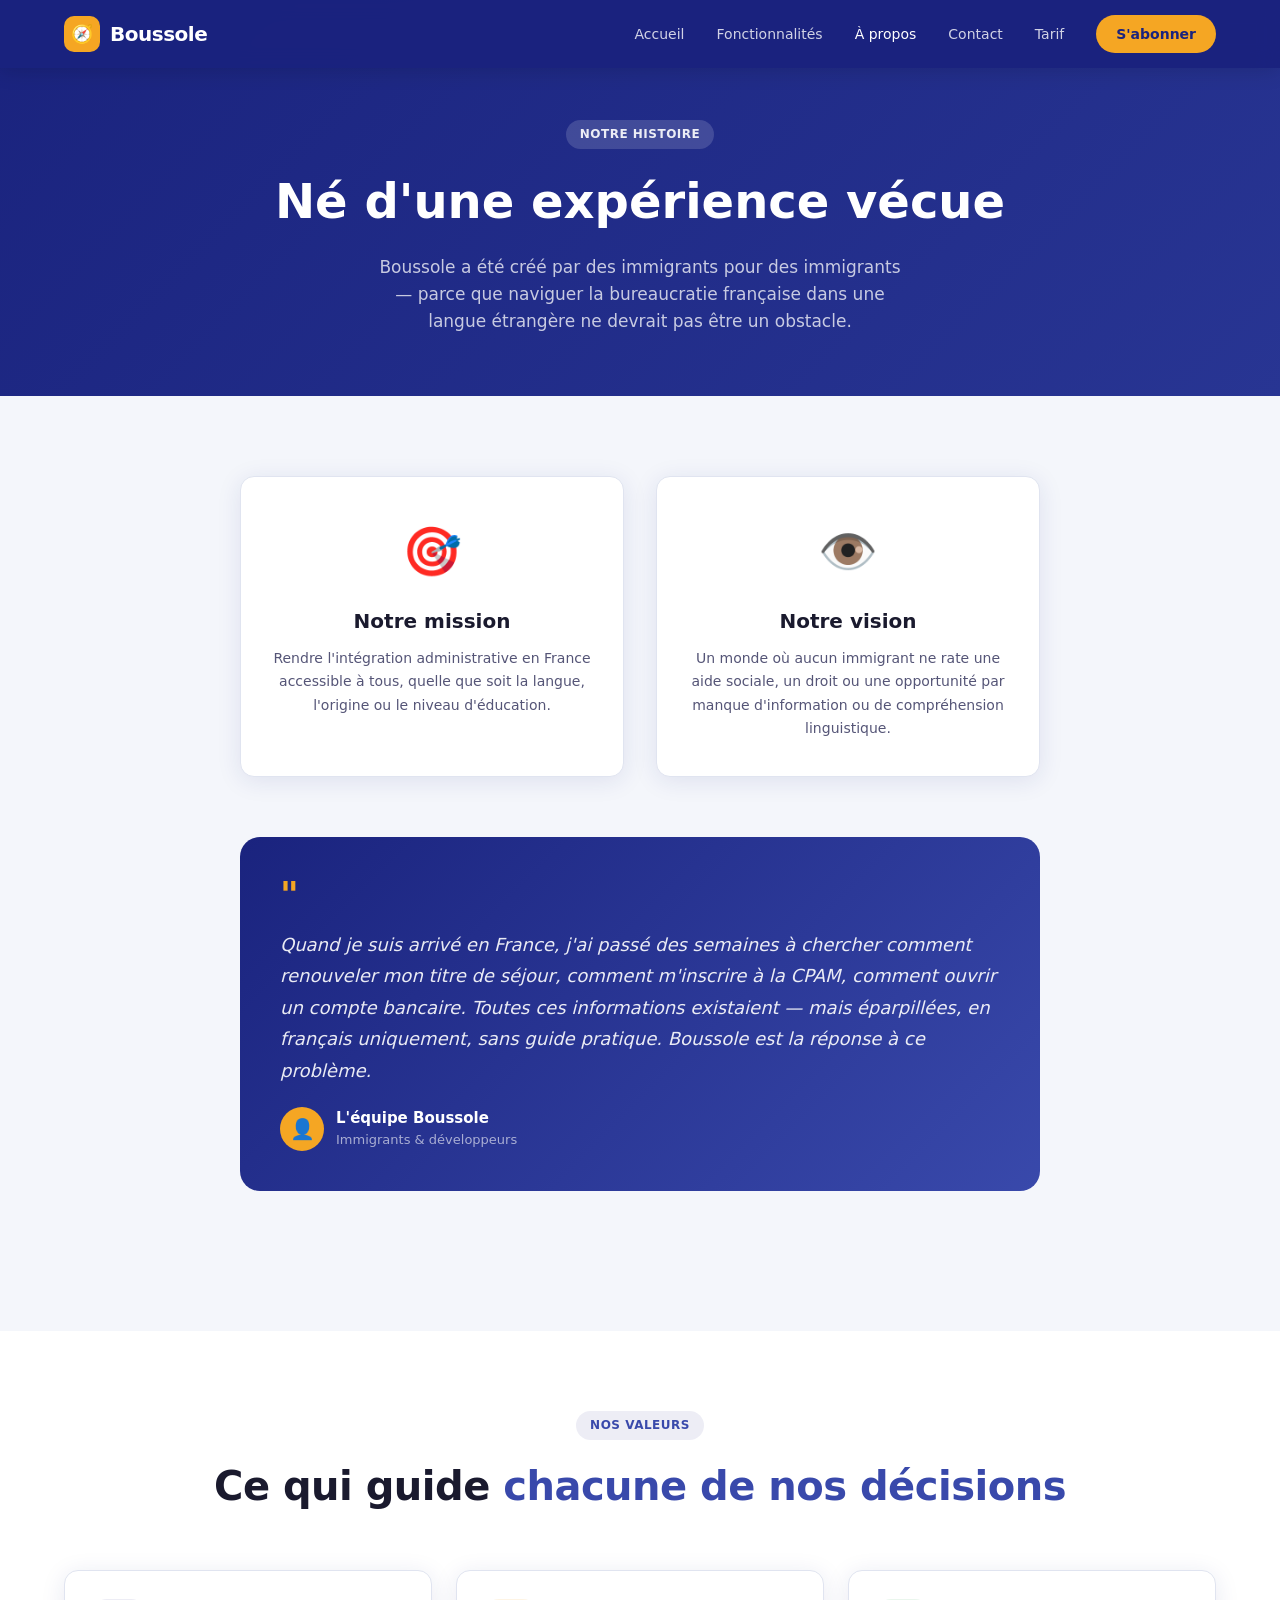
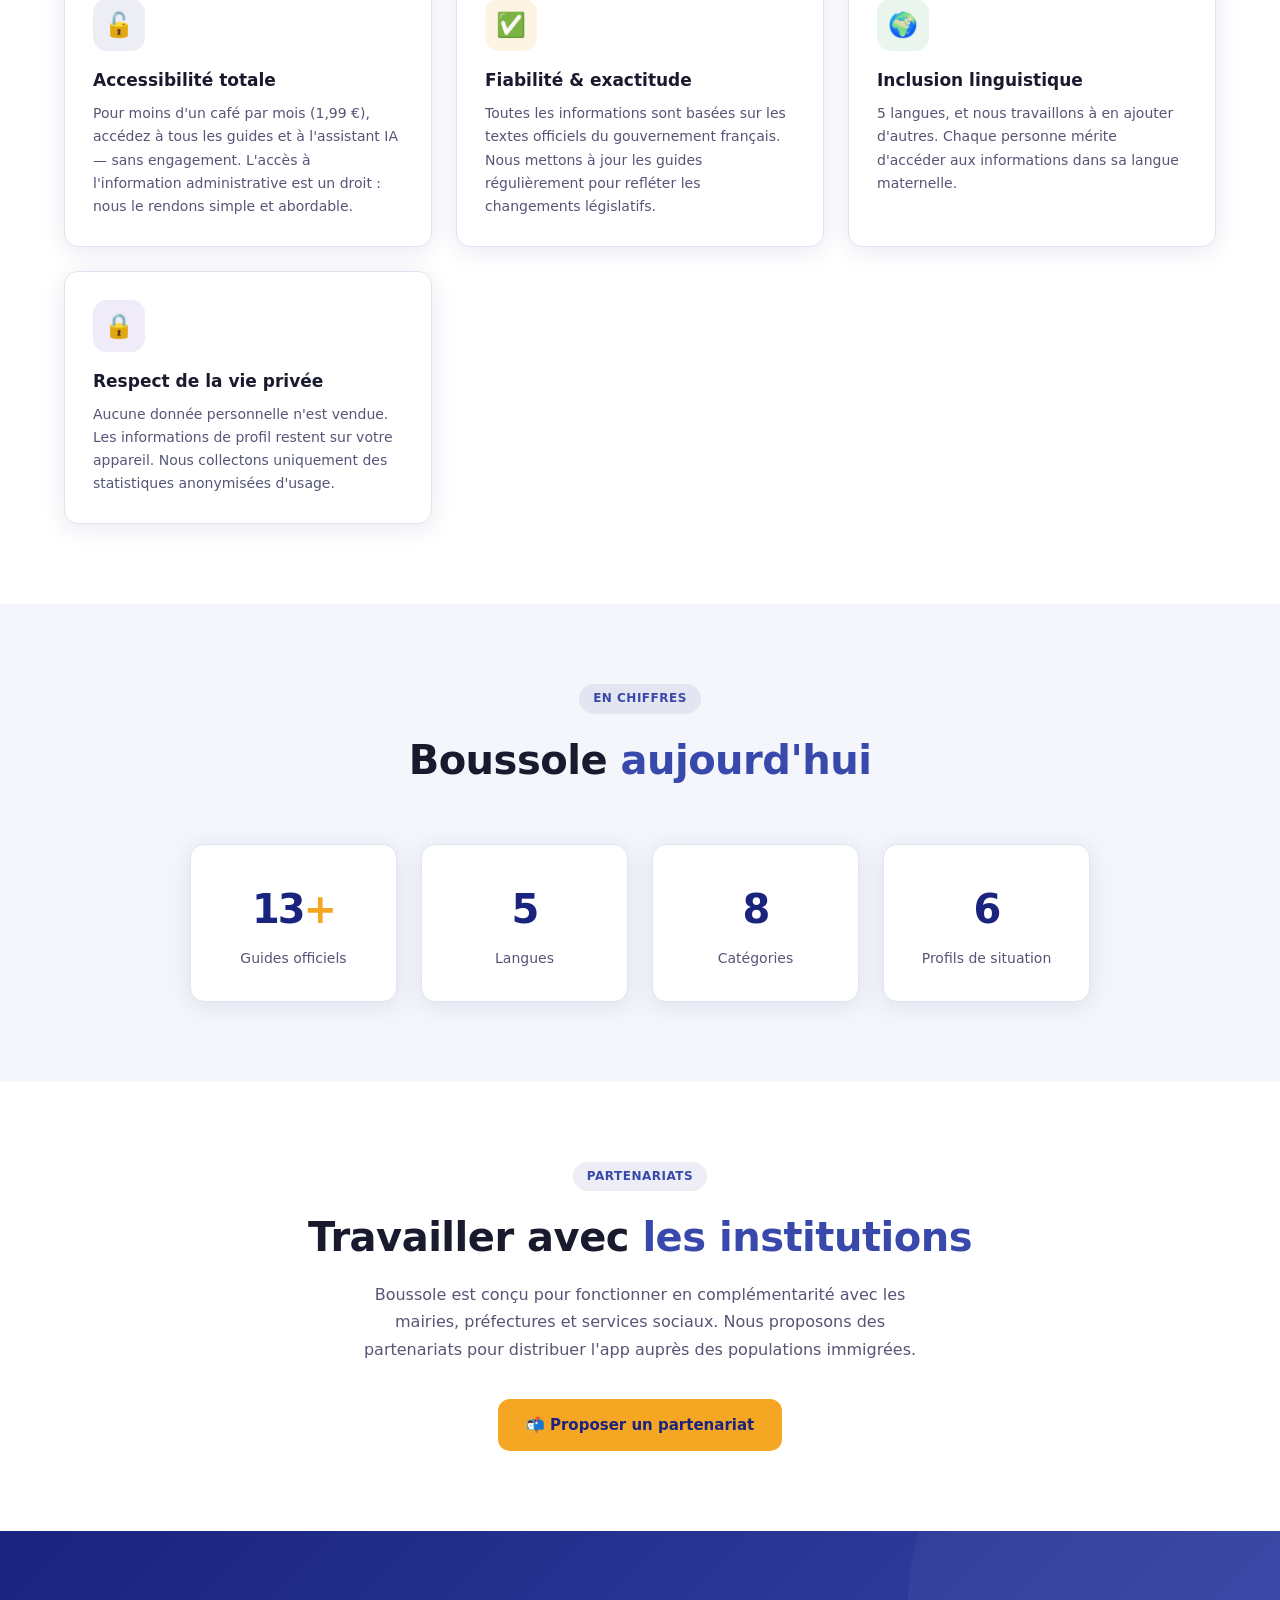
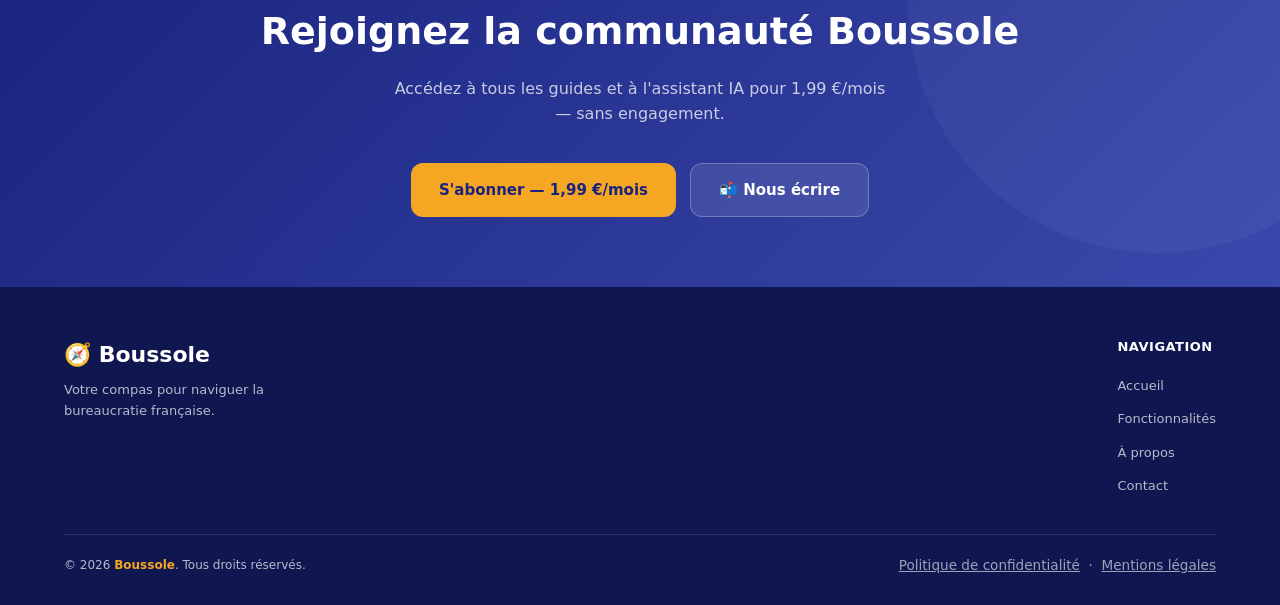
==== commit e7a2c47f: "feat(site): add a subscribe path to every page (funnel fix) Inner pages had no way to subscribe — a " ====
--- a/a-propos.html
+++ b/a-propos.html
@@ -21,7 +21,8 @@
   <a href="fonctionnalites.html">Fonctionnalités</a>
   <a href="a-propos.html" class="active">À propos</a>
   <a href="contact.html">Contact</a>
-  <a href="admin/index.html" class="navbar-cta">Espace Admin</a>
+  <a href="index.html#tarif">Tarif</a>
+  <a href="https://boussole-app.vercel.app" class="navbar-cta">S'abonner</a>
 </div>
 
 <div class="page-hero">
@@ -130,8 +131,11 @@
 
 <div class="cta-banner">
   <h2>Rejoignez la communauté Boussole</h2>
-  <p>Des questions ? Envie de contribuer ? Contactez-nous !</p>
-  <a href="contact.html" class="btn-primary">📬 Nous écrire</a>
+  <p>Accédez à tous les guides et à l'assistant IA pour 1,99 €/mois — sans engagement.</p>
+  <div style="display:flex; gap:14px; justify-content:center; flex-wrap:wrap;">
+    <a href="https://boussole-app.vercel.app" class="btn-primary">S'abonner — 1,99 €/mois</a>
+    <a href="contact.html" class="btn-secondary">📬 Nous écrire</a>
+  </div>
 </div>
 
 <footer>
